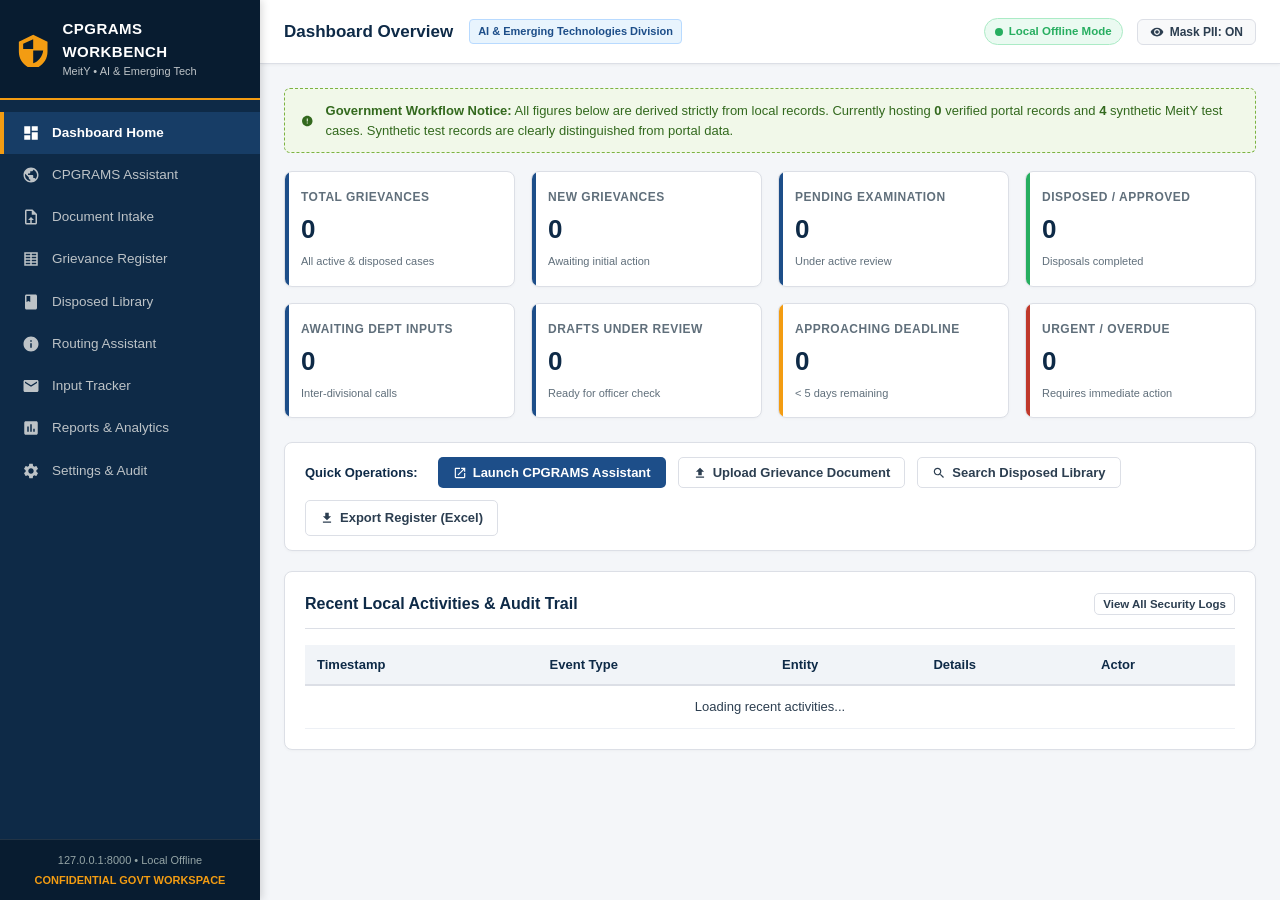
==== index.html @ 592d158c "feat: enable GitHub Pages deployment with interactive root dashboard" ====
<!DOCTYPE html>
<html lang="en">
<head>
  <meta charset="UTF-8">
  <meta name="viewport" content="width=device-width, initial-scale=1.0">
  <title>CPGRAMS Personal Workbench — AI & Emerging Technologies Division, MeitY</title>
  <link rel="stylesheet" href="css/style.css">
</head>
<body>
  <div class="app-container">
    <!-- Left Navigation Sidebar -->
    <aside class="sidebar">
      <div class="sidebar-header">
        <svg class="emblem" viewBox="0 0 24 24" width="36" height="36" fill="#f39c12">
          <path d="M12 2L2 7v7c0 5.55 3.84 10.74 10 12 6.16-1.26 10-6.45 10-12V7L12 2zm0 10.99h7c-.53 4.12-3.28 7.79-7 8.94V12H5V8.3l7-3.11v7.8z"/>
        </svg>
        <div class="sidebar-header-text">
          <h1>CPGRAMS WORKBENCH</h1>
          <p>MeitY • AI & Emerging Tech</p>
        </div>
      </div>

      <ul class="sidebar-nav">
        <li class="nav-item active" data-view="dashboard">
          <svg viewBox="0 0 24 24"><path d="M3 13h8V3H3v10zm0 8h8v-6H3v6zm10 0h8V11h-8v10zm0-18v6h8V3h-8z"/></svg>
          <span>Dashboard Home</span>
        </li>
        <li class="nav-item" data-view="portal">
          <svg viewBox="0 0 24 24"><path d="M12 2C6.48 2 2 6.48 2 12s4.48 10 10 10 10-4.48 10-10S17.52 2 12 2zm-1 17.93c-3.95-.49-7-3.85-7-7.93 0-.62.08-1.21.21-1.79L9 15v1c0 1.1.9 2 2 2v1.93zm6.9-2.54c-.26-.81-1-1.39-1.9-1.39h-1v-3c0-.55-.45-1-1-1H8v-2h2c.55 0 1-.45 1-1V7h2c1.1 0 2-.9 2-2v-.41c2.93 1.19 5 4.06 5 7.41 0 2.08-.8 3.97-2.1 5.39z"/></svg>
          <span>CPGRAMS Assistant</span>
        </li>
        <li class="nav-item" data-view="intake">
          <svg viewBox="0 0 24 24"><path d="M14 2H6c-1.1 0-1.99.9-1.99 2L4 20c0 1.1.89 2 1.99 2H18c1.1 0 2-.9 2-2V8l-6-6zm4 18H6V4h7v5h5v11zm-6-8l-4 4h3v4h2v-4h3l-4-4z"/></svg>
          <span>Document Intake</span>
        </li>
        <li class="nav-item" data-view="register">
          <svg viewBox="0 0 24 24"><path d="M3 3v18h18V3H3zm8 16H5v-2h6v2zm0-4H5v-2h6v2zm0-4H5V9h6v2zm0-4H5V5h6v2zm8 12h-6v-2h6v2zm0-4h-6v-2h6v2zm0-4h-6V9h6v2zm0-4h-6V5h6v2z"/></svg>
          <span>Grievance Register</span>
        </li>
        <li class="nav-item" data-view="precedents">
          <svg viewBox="0 0 24 24"><path d="M18 2H6c-1.1 0-2 .9-2 2v16c0 1.1.9 2 2 2h12c1.1 0 2-.9 2-2V4c0-1.1-.9-2-2-2zM6 4h5v8l-2.5-1.5L6 12V4z"/></svg>
          <span>Disposed Library</span>
        </li>
        <li class="nav-item" data-view="routing">
          <svg viewBox="0 0 24 24"><path d="M12 2C6.48 2 2 6.48 2 12s4.48 10 10 10 10-4.48 10-10S17.52 2 12 2zm1 15h-2v-6h2v6zm0-8h-2V7h2v2z"/></svg>
          <span>Routing Assistant</span>
        </li>
        <li class="nav-item" data-view="correspondence">
          <svg viewBox="0 0 24 24"><path d="M20 4H4c-1.1 0-1.99.9-1.99 2L2 18c0 1.1.9 2 2 2h16c1.1 0 2-.9 2-2V6c0-1.1-.9-2-2-2zm0 4l-8 5-8-5V6l8 5 8-5v2z"/></svg>
          <span>Input Tracker</span>
        </li>
        <li class="nav-item" data-view="reports">
          <svg viewBox="0 0 24 24"><path d="M19 3H5c-1.1 0-2 .9-2 2v14c0 1.1.9 2 2 2h14c1.1 0 2-.9 2-2V5c0-1.1-.9-2-2-2zM9 17H7v-7h2v7zm4 0h-2V7h2v10zm4 0h-2v-4h2v4z"/></svg>
          <span>Reports & Analytics</span>
        </li>
        <li class="nav-item" data-view="settings">
          <svg viewBox="0 0 24 24"><path d="M19.14 12.94c.04-.3.06-.61.06-.94 0-.32-.02-.64-.07-.94l2.03-1.58c.18-.14.23-.41.12-.61l-1.92-3.32c-.12-.22-.37-.29-.59-.22l-2.39.96c-.5-.38-1.03-.7-1.62-.94l-.36-2.54c-.04-.24-.24-.41-.48-.41h-3.84c-.24 0-.43.17-.47.41l-.36 2.54c-.59.24-1.13.57-1.62.94l-2.39-.96c-.22-.08-.47 0-.59.22L2.74 8.87c-.12.21-.08.47.12.61l2.03 1.58c-.05.3-.09.63-.09.94s.02.64.07.94l-2.03 1.58c-.18.14-.23.41-.12.61l1.92 3.32c.12.22.37.29.59.22l2.39-.96c.5.38 1.03.7 1.62.94l.36 2.54c.05.24.24.41.48.41h3.84c.24 0 .44-.17.47-.41l.36-2.54c.59-.24 1.13-.56 1.62-.94l2.39.96c.22.08.47 0 .59-.22l1.92-3.32c.12-.22.07-.47-.12-.61l-2.01-1.58zM12 15.6c-1.98 0-3.6-1.62-3.6-3.6s1.62-3.6 3.6-3.6 3.6 1.62 3.6 3.6-1.62 3.6-3.6 3.6z"/></svg>
          <span>Settings & Audit</span>
        </li>
      </ul>

      <div class="sidebar-footer">
        <div>127.0.0.1:8000 • Local Offline</div>
        <div style="margin-top: 3px; font-weight: 600; color: #f39c12;">CONFIDENTIAL GOVT WORKSPACE</div>
      </div>
    </aside>

    <!-- Main Content Area -->
    <main class="main-wrapper">
      <!-- Top Application Bar -->
      <header class="top-header">
        <div class="top-header-left">
          <h2 id="current-view-title">Dashboard Overview</h2>
          <span class="badge-division">AI & Emerging Technologies Division</span>
        </div>
        <div class="top-header-right">
          <div class="security-pill">
            <span class="security-pill-dot"></span>
            <span>Local Offline Mode</span>
          </div>
          <button id="pii-toggle-btn" class="pii-toggle-btn" title="Toggle Privacy Masking for Applicant Names & Contacts">
            <svg viewBox="0 0 24 24" width="14" height="14" fill="currentColor"><path d="M12 4.5C7 4.5 2.73 7.61 1 12c1.73 4.39 6 7.5 11 7.5s9.27-3.11 11-7.5c-1.73-4.39-6-7.5-11-7.5zM12 17c-2.76 0-5-2.24-5-5s2.24-5 5-5 5 2.24 5 5-2.24 5-5 5zm0-8c-1.66 0-3 1.34-3 3s1.34 3 3 3 3-1.34 3-3-1.34-3-3-3z"/></svg>
            <span id="pii-toggle-text">Mask PII: ON</span>
          </button>
        </div>
      </header>

      <!-- Workspace Body -->
      <div class="workspace-content">

        <!-- ========================================== -->
        <!-- VIEW 1: DASHBOARD HOME (MODULE A) -->
        <!-- ========================================== -->
        <section id="view-dashboard" class="view-section active-view">
          <!-- Sample Data Distinction Banner -->
          <div class="alert-banner alert-sample">
            <svg viewBox="0 0 24 24" width="18" height="18" fill="currentColor"><path d="M12 2C6.48 2 2 6.48 2 12s4.48 10 10 10 10-4.48 10-10S17.52 2 12 2zm1 15h-2v-2h2v2zm0-4h-2V7h2v6z"/></svg>
            <div>
              <strong>Government Workflow Notice:</strong> All figures below are derived strictly from local records. 
              Currently hosting <span id="dash-real-count" style="font-weight:700;">0</span> verified portal records and <span id="dash-sample-count" style="font-weight:700;">4</span> synthetic MeitY test cases. 
              Synthetic test records are clearly distinguished from portal data.
            </div>
          </div>

          <!-- Stats Grid -->
          <div class="stats-grid">
            <div class="stat-card">
              <div class="stat-label">Total Grievances</div>
              <div class="stat-value" id="stat-total">0</div>
              <div class="stat-subtitle">All active & disposed cases</div>
            </div>
            <div class="stat-card">
              <div class="stat-label">New Grievances</div>
              <div class="stat-value" id="stat-new">0</div>
              <div class="stat-subtitle">Awaiting initial action</div>
            </div>
            <div class="stat-card">
              <div class="stat-label">Pending Examination</div>
              <div class="stat-value" id="stat-pending">0</div>
              <div class="stat-subtitle">Under active review</div>
            </div>
            <div class="stat-card disposed">
              <div class="stat-label">Disposed / Approved</div>
              <div class="stat-value" id="stat-disposed">0</div>
              <div class="stat-subtitle">Disposals completed</div>
            </div>
            <div class="stat-card">
              <div class="stat-label">Awaiting Dept Inputs</div>
              <div class="stat-value" id="stat-inputs">0</div>
              <div class="stat-subtitle">Inter-divisional calls</div>
            </div>
            <div class="stat-card">
              <div class="stat-label">Drafts Under Review</div>
              <div class="stat-value" id="stat-drafts">0</div>
              <div class="stat-subtitle">Ready for officer check</div>
            </div>
            <div class="stat-card approaching">
              <div class="stat-label">Approaching Deadline</div>
              <div class="stat-value" id="stat-approaching">0</div>
              <div class="stat-subtitle">&lt; 5 days remaining</div>
            </div>
            <div class="stat-card urgent">
              <div class="stat-label">Urgent / Overdue</div>
              <div class="stat-value" id="stat-urgent">0</div>
              <div class="stat-subtitle">Requires immediate action</div>
            </div>
          </div>

          <!-- Quick Action Row -->
          <div class="card" style="padding: 14px 20px;">
            <div style="display: flex; gap: 12px; align-items: center; flex-wrap: wrap;">
              <span style="font-size: 13px; font-weight: 700; color: var(--meity-navy); margin-right: 8px;">Quick Operations:</span>
              <button class="btn btn-primary" onclick="App.switchView('portal')">
                <svg viewBox="0 0 24 24" width="14" height="14" fill="currentColor"><path d="M19 19H5V5h7V3H5c-1.11 0-2 .9-2 2v14c0 1.1.89 2 2 2h14c1.1 0 2-.9 2-2v-7h-2v7zM14 3v2h3.59l-9.83 9.83 1.41 1.41L19 6.41V10h2V3h-7z"/></svg>
                Launch CPGRAMS Assistant
              </button>
              <button class="btn btn-outline" onclick="App.switchView('intake')">
                <svg viewBox="0 0 24 24" width="14" height="14" fill="currentColor"><path d="M9 16h6v-6h4l-7-7-7 7h4zm-4 2h14v2H5z"/></svg>
                Upload Grievance Document
              </button>
              <button class="btn btn-outline" onclick="App.switchView('precedents')">
                <svg viewBox="0 0 24 24" width="14" height="14" fill="currentColor"><path d="M15.5 14h-.79l-.28-.27C15.41 12.59 16 11.11 16 9.5 16 5.91 13.09 3 9.5 3S3 5.91 3 9.5 5.91 16 9.5 16c1.61 0 3.09-.59 4.23-1.57l.27.28v.79l5 4.99L20.49 19l-4.99-5zm-6 0C7.01 14 5 11.99 5 9.5S7.01 5 9.5 5 14 7.01 14 9.5 11.99 14 9.5 14z"/></svg>
                Search Disposed Library
              </button>
              <a href="/api/reports/export/xlsx" class="btn btn-outline">
                <svg viewBox="0 0 24 24" width="14" height="14" fill="currentColor"><path d="M19 9h-4V3H9v6H5l7 7 7-7zM5 18v2h14v-2H5z"/></svg>
                Export Register (Excel)
              </a>
            </div>
          </div>

          <!-- Recent Audit Operations Feed -->
          <div class="card">
            <div class="card-header">
              <div class="card-title">Recent Local Activities & Audit Trail</div>
              <button class="btn btn-outline" style="font-size: 11.5px; padding: 4px 8px;" onclick="App.switchView('settings')">View All Security Logs</button>
            </div>
            <div class="table-responsive">
              <table class="data-table">
                <thead>
                  <tr>
                    <th>Timestamp</th>
                    <th>Event Type</th>
                    <th>Entity</th>
                    <th>Details</th>
                    <th>Actor</th>
                  </tr>
                </thead>
                <tbody id="dash-activity-tbody">
                  <tr><td colspan="5" style="text-align:center;">Loading recent activities...</td></tr>
                </tbody>
              </table>
            </div>
          </div>
        </section>

        <!-- ========================================== -->
        <!-- VIEW 2: CPGRAMS PORTAL ASSISTANT (MODULE B) -->
        <!-- ========================================== -->
        <section id="view-portal" class="view-section">
          <div class="alert-banner alert-info">
            <svg viewBox="0 0 24 24" width="18" height="18" fill="currentColor"><path d="M12 2C6.48 2 2 6.48 2 12s4.48 10 10 10 10-4.48 10-10S17.52 2 12 2zm1 15h-2v-6h2v6zm0-8h-2V7h2v2z"/></svg>
            <div>
              <strong>Officer-in-the-Loop Browser Integration:</strong> 
              The assistant launches your installed system Chrome/Edge browser directly to the official CPGRAMS login page.
              <strong>You authenticate yourself</strong> with your official credentials, CAPTCHA, or Parichay.
              The application never stores or asks for your password, and never performs automated disposals or transfers on the portal.
            </div>
          </div>

          <div class="card">
            <div class="card-header">
              <div class="card-title">Browser Session Status</div>
              <span id="portal-session-badge" class="badge badge-sample">CHECKING STATUS</span>
            </div>
            <div style="display: flex; gap: 20px; align-items: center; flex-wrap: wrap;">
              <button id="btn-launch-browser" class="btn btn-primary" onclick="PortalManager.launch()">
                <svg viewBox="0 0 24 24" width="14" height="14" fill="currentColor"><path d="M19 19H5V5h7V3H5c-1.11 0-2 .9-2 2v14c0 1.1.89 2 2 2h14c1.1 0 2-.9 2-2v-7h-2v7zM14 3v2h3.59l-9.83 9.83 1.41 1.41L19 6.41V10h2V3h-7z"/></svg>
                Launch Controlled Browser
              </button>
              <button id="btn-check-status" class="btn btn-outline" onclick="PortalManager.checkStatus()">
                Refresh Connection Status
              </button>
              <button id="btn-close-browser" class="btn btn-danger" onclick="PortalManager.closeSession()">
                Close Browser Session
              </button>
            </div>
            <div id="portal-status-details" style="margin-top: 14px; font-size: 13px; color: var(--text-muted); background: #f8fafc; padding: 12px; border-radius: 6px;">
              Session not launched yet. Click "Launch Controlled Browser" to begin.
            </div>
          </div>

          <!-- Navigation Helpers -->
          <div class="card">
            <div class="card-header">
              <div class="card-title">Authorized Portal Navigation</div>
            </div>
            <p style="font-size: 13px; color: var(--text-muted); margin-bottom: 14px;">
              Quickly direct the active browser session to your authorized operational areas once authenticated:
            </p>
            <div style="display: flex; gap: 10px; flex-wrap: wrap;">
              <button class="btn btn-outline" onclick="PortalManager.navigate('operational_desk')">
                Go to Operational Desk
              </button>
              <button class="btn btn-outline" onclick="PortalManager.navigate('search')">
                Go to Search Cases
              </button>
              <button class="btn btn-outline" onclick="PortalManager.navigate('search_list')">
                Go to Search Results List
              </button>
              <button class="btn btn-outline" onclick="PortalManager.navigate('login')">
                Return to Login Page
              </button>
            </div>
          </div>

          <!-- Screen Inspection & Retrieval -->
          <div class="card">
            <div class="card-header">
              <div class="card-title">Authorized Visible Record Retrieval</div>
              <button class="btn btn-success" onclick="PortalManager.inspectScreen()">
                <svg viewBox="0 0 24 24" width="14" height="14" fill="currentColor"><path d="M12 4.5C7 4.5 2.73 7.61 1 12c1.73 4.39 6 7.5 11 7.5s9.27-3.11 11-7.5c-1.73-4.39-6-7.5-11-7.5zM12 17c-2.76 0-5-2.24-5-5s2.24-5 5-5 5 2.24 5 5-2.24 5-5 5zm0-8c-1.66 0-3 1.34-3 3s1.34 3 3 3 3-1.34 3-3-1.34-3-3-3z"/></svg>
                Inspect Current Screen Records
              </button>
            </div>
            <p style="font-size: 13px; color: var(--text-muted); margin-bottom: 12px;">
              Extracts visible table records from your currently open Operational Desk or Search screen. 
              Checks for duplicates against your local database before allowing selective import.
            </p>

            <div id="portal-records-preview" style="display: none;">
              <div style="display: flex; justify-content: space-between; align-items: center; margin-bottom: 10px;">
                <span id="portal-records-summary" style="font-size: 13px; font-weight: 600;"></span>
                <button class="btn btn-primary" onclick="PortalManager.importSelected()">
                  Import Selected to Workbench
                </button>
              </div>
              <div class="table-responsive">
                <table class="data-table">
                  <thead>
                    <tr>
                      <th style="width: 30px;"><input type="checkbox" id="check-all-portal" onchange="PortalManager.toggleSelectAll(this)"></th>
                      <th>Registration No</th>
                      <th>Subject</th>
                      <th>Complainant</th>
                      <th>Date</th>
                      <th>Status</th>
                      <th>Duplicate Check</th>
                    </tr>
                  </thead>
                  <tbody id="portal-records-tbody"></tbody>
                </table>
              </div>
            </div>
          </div>

          <!-- Fallback Manual Import -->
          <div class="card">
            <div class="card-header">
              <div class="card-title">Manual Export File Import (Zero Browser Fallback)</div>
            </div>
            <p style="font-size: 13px; color: var(--text-muted); margin-bottom: 12px;">
              If direct browser retrieval is not desired or restricted by network policy, you can download official Excel/CSV reports directly from CPGRAMS and import them here:
            </p>
            <button class="btn btn-outline" onclick="App.switchView('intake')">
              Open Document & Excel Intake Module
            </button>
          </div>
        </section>

        <!-- ========================================== -->
        <!-- VIEW 3: INTAKE & PROCESSING (MODULE C) -->
        <!-- ========================================== -->
        <section id="view-intake" class="view-section">
          <div class="card">
            <div class="card-header">
              <div class="card-title">New Grievance Intake</div>
            </div>
            
            <!-- Intake Mode Tabs -->
            <div style="display: flex; gap: 10px; margin-bottom: 20px;">
              <button id="tab-btn-file" class="btn btn-primary" onclick="IntakeManager.setMode('file')">Upload Document (PDF, DOCX, TXT, Excel)</button>
              <button id="tab-btn-text" class="btn btn-outline" onclick="IntakeManager.setMode('text')">Paste Grievance Text</button>
            </div>

            <!-- Mode 1: File Upload -->
            <div id="intake-file-container">
              <div style="border: 2px dashed var(--border-color); padding: 40px; text-align: center; border-radius: 8px; background: #fafbfc; cursor: pointer;" onclick="document.getElementById('intake-file-input').click()">
                <svg viewBox="0 0 24 24" width="48" height="48" fill="#90a4ae"><path d="M19.35 10.04C18.67 6.59 15.64 4 12 4 9.11 4 6.6 5.64 5.35 8.04 2.34 8.36 0 10.91 0 14c0 3.31 2.69 6 6 6h13c2.76 0 5-2.24 5-5 0-2.64-2.05-4.78-4.65-4.96zM14 13v4h-4v-4H7l5-5 5 5h-3z"/></svg>
                <h4 style="margin: 12px 0 4px; font-size: 15px; color: var(--meity-navy);">Click to select or drag and drop grievance files</h4>
                <p style="font-size: 12.5px; color: var(--text-muted);">Supports PDF (with OCR scan detection), DOCX, TXT, CSV, and Excel (.xlsx) up to 25MB</p>
                <input type="file" id="intake-file-input" style="display: none;" onchange="IntakeManager.handleFileSelect(this)">
              </div>
            </div>

            <!-- Mode 2: Pasted Text -->
            <div id="intake-text-container" style="display: none;">
              <div class="form-group">
                <label class="form-label">Paste Raw Grievance Text / Application Notice:</label>
                <textarea id="intake-pasted-text" class="form-control" style="min-height: 200px;" placeholder="Paste grievance communication text including registration number, complainant details, and requested relief..."></textarea>
              </div>
              <button class="btn btn-primary" onclick="IntakeManager.parsePastedText()">Extract Entities & Verify</button>
            </div>
          </div>

          <!-- Extraction Verification Card (shown after parse) -->
          <div id="intake-preview-card" class="card" style="display: none;">
            <div class="card-header">
              <div class="card-title">Extracted Grievance Data — Officer Verification</div>
              <span id="intake-dup-badge" class="badge badge-sample"></span>
            </div>
            <p style="font-size: 12.5px; color: var(--text-muted); margin-bottom: 16px;">
              Review and correct extracted fields before committing to database. Treated as untrusted input.
            </p>

            <div style="display: grid; grid-template-columns: 1fr 1fr; gap: 14px;">
              <div class="form-group">
                <label class="form-label">Registration Number</label>
                <input type="text" id="intake-field-reg" class="form-control">
              </div>
              <div class="form-group">
                <label class="form-label">Date Received</label>
                <input type="date" id="intake-field-date" class="form-control">
              </div>
              <div class="form-group">
                <label class="form-label">Applicant Name</label>
                <input type="text" id="intake-field-name" class="form-control">
              </div>
              <div class="form-group">
                <label class="form-label">Applicant Contact (Email / Phone)</label>
                <input type="text" id="intake-field-contact" class="form-control">
              </div>
              <div class="form-group" style="grid-column: span 2;">
                <label class="form-label">Subject</label>
                <input type="text" id="intake-field-subject" class="form-control">
              </div>
              <div class="form-group">
                <label class="form-label">Category</label>
                <select id="intake-field-category" class="form-control">
                  <option value="AI & Emerging Technologies">AI & Emerging Technologies</option>
                  <option value="IndiaAI Mission & Compute Capacity">IndiaAI Mission & Compute Capacity</option>
                  <option value="Deepfake & Synthetic Media">Deepfake & Synthetic Media</option>
                  <option value="Data Protection & Privacy">Data Protection & Privacy</option>
                  <option value="AI Safety & Ethics">AI Safety & Ethics</option>
                  <option value="Startups & R&D Innovation">Startups & R&D Innovation</option>
                  <option value="General Public">General Public</option>
                </select>
              </div>
              <div class="form-group">
                <label class="form-label">Priority</label>
                <select id="intake-field-priority" class="form-control">
                  <option value="Normal">Normal (21 Days)</option>
                  <option value="High">High</option>
                  <option value="Urgent">Urgent (&lt; 7 Days)</option>
                </select>
              </div>
              <div class="form-group" style="grid-column: span 2;">
                <label class="form-label">Requested Relief</label>
                <textarea id="intake-field-relief" class="form-control" style="min-height: 70px;"></textarea>
              </div>
              <div class="form-group" style="grid-column: span 2;">
                <label class="form-label">Full Grievance Text</label>
                <textarea id="intake-field-text" class="form-control" style="min-height: 140px;"></textarea>
              </div>
            </div>

            <div style="display: flex; justify-content: flex-end; gap: 10px; margin-top: 14px;">
              <button class="btn btn-outline" onclick="IntakeManager.cancelPreview()">Cancel</button>
              <button class="btn btn-success" onclick="IntakeManager.confirmIntake()">Confirm & Save to Register</button>
            </div>
          </div>
        </section>

        <!-- ========================================== -->
        <!-- VIEW 4: GRIEVANCE REGISTER (MODULE D) -->
        <!-- ========================================== -->
        <section id="view-register" class="view-section">
          <div class="card">
            <!-- Filter Bar -->
            <div style="display: flex; gap: 12px; margin-bottom: 16px; flex-wrap: wrap; align-items: center;">
              <input type="text" id="reg-search-input" class="form-control" style="width: 260px;" placeholder="Search Reg No, Subject, Citizen..." oninput="RegisterManager.handleSearch()">
              
              <select id="reg-filter-status" class="form-control" style="width: 170px;" onchange="RegisterManager.loadRegister()">
                <option value="All">All Statuses</option>
                <option value="New">New</option>
                <option value="Under Examination">Under Examination</option>
                <option value="Awaiting Inputs">Awaiting Inputs</option>
                <option value="Draft Prepared">Draft Prepared</option>
                <option value="Approved for Disposal">Approved for Disposal</option>
                <option value="Disposed">Disposed</option>
              </select>

              <select id="reg-filter-category" class="form-control" style="width: 200px;" onchange="RegisterManager.loadRegister()">
                <option value="All">All Categories</option>
                <option value="IndiaAI Mission & Compute Capacity">IndiaAI Mission</option>
                <option value="Deepfake & Synthetic Media">Deepfake & Synthetic</option>
                <option value="Data Protection & Privacy">Data Protection</option>
                <option value="AI Safety & Ethics">AI Safety</option>
                <option value="Startups & R&D Innovation">Startups & R&D</option>
                <option value="AI Governance & Policy">AI Governance</option>
              </select>

              <select id="reg-filter-priority" class="form-control" style="width: 140px;" onchange="RegisterManager.loadRegister()">
                <option value="All">All Priorities</option>
                <option value="Urgent">Urgent</option>
                <option value="High">High</option>
                <option value="Normal">Normal</option>
              </select>

              <select id="reg-filter-sample" class="form-control" style="width: 150px;" onchange="RegisterManager.loadRegister()">
                <option value="All">All Data</option>
                <option value="false">Portal Records Only</option>
                <option value="true">Sample Records</option>
              </select>
            </div>

            <!-- Register Table -->
            <div class="table-responsive">
              <table class="data-table">
                <thead>
                  <tr>
                    <th>Registration No</th>
                    <th>Subject</th>
                    <th>Received</th>
                    <th>Applicant</th>
                    <th>Category</th>
                    <th>Status</th>
                    <th>Priority</th>
                    <th>Deadline Norm</th>
                    <th>Actions</th>
                  </tr>
                </thead>
                <tbody id="register-tbody">
                  <tr><td colspan="9" style="text-align: center;">Loading cases...</td></tr>
                </tbody>
              </table>
            </div>

            <!-- Pagination -->
            <div style="display: flex; justify-content: space-between; align-items: center; margin-top: 14px;">
              <span id="register-count-label" style="font-size: 12.5px; color: var(--text-muted);"></span>
              <div style="display: flex; gap: 6px;">
                <button id="reg-prev-btn" class="btn btn-outline" style="padding: 4px 10px;" onclick="RegisterManager.prevPage()">Previous</button>
                <button id="reg-next-btn" class="btn btn-outline" style="padding: 4px 10px;" onclick="RegisterManager.nextPage()">Next</button>
              </div>
            </div>
          </div>
        </section>

        <!-- ========================================== -->
        <!-- VIEW 5: CASE DETAIL WORKSPACE (MODULES D, F, G, H, I) -->
        <!-- ========================================== -->
        <section id="view-detail" class="view-section">
          <!-- Case Header Banner -->
          <div class="card" style="padding: 16px 20px; margin-bottom: 16px;">
            <div style="display: flex; justify-content: space-between; align-items: center; flex-wrap: wrap; gap: 10px;">
              <div>
                <button class="btn btn-outline" style="padding: 3px 8px; font-size: 11px; margin-bottom: 6px;" onclick="App.switchView('register')">
                  ← Back to Register
                </button>
                <h3 id="case-header-title" style="font-size: 18px; color: var(--meity-navy); font-weight: 700;"></h3>
                <div style="display: flex; gap: 10px; align-items: center; margin-top: 4px; font-size: 12.5px; color: var(--text-muted);">
                  <span>Reg: <strong id="case-header-reg" style="color: var(--meity-blue);"></strong></span>
                  <span>•</span>
                  <span>Received: <strong id="case-header-date"></strong></span>
                  <span>•</span>
                  <span>Applicant: <strong id="case-header-applicant"></strong></span>
                  <span id="case-header-sample-badge"></span>
                </div>
              </div>
              <div style="display: flex; gap: 10px; align-items: center;">
                <span id="case-header-status-badge"></span>
                <span id="case-header-deadline-badge"></span>
              </div>
            </div>
          </div>

          <!-- Case Workspace Tabs -->
          <div style="display: flex; gap: 6px; border-bottom: 2px solid var(--border-color); margin-bottom: 16px;">
            <button class="btn btn-outline case-tab active" data-tab="tab-case-narrative" onclick="CaseWorkspace.switchTab('tab-case-narrative')">
              1. Case Narrative & Details
            </button>
            <button class="btn btn-outline case-tab" data-tab="tab-case-analysis" onclick="CaseWorkspace.switchTab('tab-case-analysis')">
              2. AI Analysis & Policy Rationale
            </button>
            <button class="btn btn-outline case-tab" data-tab="tab-case-precedents" onclick="CaseWorkspace.switchTab('tab-case-precedents')">
              3. Precedent Library Matches
            </button>
            <button class="btn btn-outline case-tab" data-tab="tab-case-drafting" onclick="CaseWorkspace.switchTab('tab-case-drafting')">
              4. Official Reply Drafting Studio
            </button>
            <button class="btn btn-outline case-tab" data-tab="tab-case-correspondence" onclick="CaseWorkspace.switchTab('tab-case-correspondence')">
              5. Departmental Inputs Tracker
            </button>
            <button class="btn btn-outline case-tab" data-tab="tab-case-history" onclick="CaseWorkspace.switchTab('tab-case-history')">
              6. Audit & Action History
            </button>
          </div>

          <!-- TAB 1: Case Narrative -->
          <div id="tab-case-narrative" class="case-tab-content">
            <div class="card">
              <div class="card-header">
                <div class="card-title">Grievance Narrative & Particulars</div>
                <button class="btn btn-outline" style="font-size: 12px; padding: 4px 8px;" onclick="CaseWorkspace.openEditModal()">Edit Case Details</button>
              </div>
              <div style="margin-bottom: 16px;">
                <h5 style="font-size: 13px; font-weight: 700; color: var(--meity-navy); margin-bottom: 4px;">Subject:</h5>
                <p id="detail-subject" style="font-size: 14px; background: #f8fafc; padding: 8px 12px; border-radius: 4px; border: 1px solid #edf0f5;"></p>
              </div>
              <div style="margin-bottom: 16px;">
                <h5 style="font-size: 13px; font-weight: 700; color: var(--meity-navy); margin-bottom: 4px;">Requested Relief:</h5>
                <p id="detail-relief" style="font-size: 13.5px; background: #fffde7; padding: 8px 12px; border-radius: 4px; border: 1px solid #fff9c4; color: #7f6000;"></p>
              </div>
              <div>
                <h5 style="font-size: 13px; font-weight: 700; color: var(--meity-navy); margin-bottom: 4px;">Full Communication Text:</h5>
                <div id="detail-text" style="font-size: 13.5px; line-height: 1.6; background: #ffffff; padding: 14px; border-radius: 4px; border: 1px solid var(--border-color); white-space: pre-wrap;"></div>
              </div>
            </div>
          </div>

          <!-- TAB 2: AI Analysis (Module F) -->
          <div id="tab-case-analysis" class="case-tab-content" style="display: none;">
            <div class="card">
              <div class="card-header">
                <div class="card-title">12-Point Structured Grievance Analysis</div>
                <div style="display: flex; gap: 8px;">
                  <button class="btn btn-outline" style="font-size: 12px; padding: 4px 8px;" onclick="CaseWorkspace.openAnalysisEditModal()">Manual Correction</button>
                  <button class="btn btn-primary" style="font-size: 12px; padding: 4px 8px;" onclick="CaseWorkspace.refreshAnalysis()">Re-analyze</button>
                </div>
              </div>

              <!-- Senior Review Warning if flagged -->
              <div id="analysis-senior-review-box" class="alert-banner alert-warning" style="display: none;">
                <svg viewBox="0 0 24 24" width="18" height="18" fill="currentColor"><path d="M1 21h22L12 2 1 21zm12-3h-2v-2h2v2zm0-4h-2v-4h2v4z"/></svg>
                <div>
                  <strong>SENIOR OFFICER REVIEW REQUIRED:</strong>
                  <div id="analysis-senior-review-reasons"></div>
                </div>
              </div>

              <div style="display: grid; grid-template-columns: 1fr 1fr; gap: 16px;">
                <div style="grid-column: span 2;">
                  <h5 style="font-size: 12.5px; font-weight: 700; color: var(--meity-navy); text-transform: uppercase;">1. Concise Summary</h5>
                  <p id="an-summary" style="font-size: 13.5px; margin-top: 3px;"></p>
                </div>
                <div>
                  <h5 style="font-size: 12.5px; font-weight: 700; color: var(--meity-navy); text-transform: uppercase;">2. Main Allegations</h5>
                  <div id="an-allegations" style="font-size: 13px; margin-top: 3px; white-space: pre-line;"></div>
                </div>
                <div>
                  <h5 style="font-size: 12.5px; font-weight: 700; color: var(--meity-navy); text-transform: uppercase;">3. Exact Relief Requested</h5>
                  <p id="an-relief" style="font-size: 13px; margin-top: 3px; color: var(--meity-blue); font-weight: 600;"></p>
                </div>
                <div>
                  <h5 style="font-size: 12.5px; font-weight: 700; color: var(--meity-navy); text-transform: uppercase;">4. Facts, Dates & Reference IDs</h5>
                  <p id="an-facts" style="font-size: 13px; margin-top: 3px;"></p>
                </div>
                <div>
                  <h5 style="font-size: 12.5px; font-weight: 700; color: var(--meity-navy); text-transform: uppercase;">5. Policy & Statutory Issues</h5>
                  <div id="an-policy" style="font-size: 13px; margin-top: 3px; white-space: pre-line;"></div>
                </div>
                <div>
                  <h5 style="font-size: 12.5px; font-weight: 700; color: var(--meity-navy); text-transform: uppercase;">6. Submission Type & Classification</h5>
                  <p id="an-subtype" style="font-size: 13.5px; margin-top: 3px; font-weight: 700; color: #155724;"></p>
                </div>
                <div>
                  <h5 style="font-size: 12.5px; font-weight: 700; color: var(--meity-navy); text-transform: uppercase;">7. Departmental Routing Recommendation</h5>
                  <p id="an-routing" style="font-size: 13.5px; margin-top: 3px; font-weight: 600; color: var(--meity-blue);"></p>
                </div>
                <div>
                  <h5 style="font-size: 12.5px; font-weight: 700; color: var(--meity-navy); text-transform: uppercase;">8. Recommended Next Action</h5>
                  <p id="an-action" style="font-size: 13.5px; margin-top: 3px; font-weight: 700;"></p>
                </div>
                <div>
                  <h5 style="font-size: 12.5px; font-weight: 700; color: var(--meity-navy); text-transform: uppercase;">9. Analysis Confidence</h5>
                  <p id="an-confidence" style="font-size: 13px; margin-top: 3px;"></p>
                </div>
                <div style="grid-column: span 2;">
                  <h5 style="font-size: 12.5px; font-weight: 700; color: var(--meity-navy); text-transform: uppercase;">10. Missing Information & Verification Checks</h5>
                  <div id="an-missing" style="font-size: 13px; margin-top: 3px; color: #856404; white-space: pre-line;"></div>
                </div>
              </div>
            </div>
          </div>

          <!-- TAB 3: Precedents (Module E & I) -->
          <div id="tab-case-precedents" class="case-tab-content" style="display: none;">
            <div class="card">
              <div class="card-header">
                <div class="card-title">Matching Disposed Grievances (Semantic Vector Search)</div>
                <button class="btn btn-outline" style="font-size: 12px; padding: 4px 8px;" onclick="CaseWorkspace.runSemanticPrecedentSearch()">Refresh Matching</button>
              </div>
              <p style="font-size: 13px; color: var(--text-muted); margin-bottom: 14px;">
                Matches against previously disposed CPGRAMS cases using local TF-IDF cosine similarity.
                Select relevant precedents to synthesize into your official draft reply.
              </p>
              <div id="case-precedents-list"></div>
            </div>
          </div>

          <!-- TAB 4: Drafting Studio (Module H) -->
          <div id="tab-case-drafting" class="case-tab-content" style="display: none;">
            <div class="card">
              <div class="card-header">
                <div class="card-title">Official Reply Drafting Studio</div>
                <div style="display: flex; gap: 8px;">
                  <button class="btn btn-outline" style="font-size: 12px; padding: 4px 8px;" onclick="DraftingManager.showDiffModal()">
                    Side-by-Side Diff
                  </button>
                  <button class="btn btn-success" style="font-size: 12px; padding: 4px 8px;" onclick="DraftingManager.approveCurrentDraft()">
                    Approve for Disposal
                  </button>
                  <button class="btn btn-primary" style="font-size: 12px; padding: 4px 8px;" onclick="DraftingManager.exportCurrentDraft('docx')">
                    Export DOCX
                  </button>
                  <button class="btn btn-outline" style="font-size: 12px; padding: 4px 8px;" onclick="DraftingManager.exportCurrentDraft('txt')">
                    Export TXT
                  </button>
                </div>
              </div>

              <!-- Draft Generator Controls -->
              <div style="background: #f8fafc; padding: 14px; border-radius: 6px; border: 1px solid var(--border-color); margin-bottom: 16px;">
                <div style="display: flex; gap: 12px; align-items: center; flex-wrap: wrap;">
                  <span style="font-size: 13px; font-weight: 700; color: var(--meity-navy);">Draft Framework:</span>
                  <select id="draft-type-select" class="form-control" style="width: 250px;">
                    <option value="standard_disposal">Standard CPGRAMS Disposal Reply</option>
                    <option value="policy_explanation">Policy Explanation (IndiaAI / Tech)</option>
                    <option value="out_of_scope">Outside Operational Mandate Advisory</option>
                    <option value="transfer_referral">Transfer under Rule 6 Intimation</option>
                    <option value="call_for_inputs">Inter-Divisional Call for Inputs (U.O. Note)</option>
                  </select>
                  <button class="btn btn-primary" onclick="DraftingManager.generateNewDraft()">Generate Synthesized Draft</button>
                </div>
              </div>

              <!-- Compliance Notice Panel -->
              <div id="draft-compliance-box" style="margin-bottom: 14px; font-size: 12.5px; padding: 10px 14px; border-radius: 5px; background: #e8f4fd; border: 1px solid #b8daff; color: #0c5460;">
                Draft meets official formatting standards.
              </div>

              <!-- Editor -->
              <div class="form-group">
                <div style="display: flex; justify-content: space-between; align-items: center; margin-bottom: 6px;">
                  <label class="form-label" style="margin-bottom: 0;">Official Reply Body (Editable Paragraphs):</label>
                  <span id="draft-version-label" style="font-size: 12px; color: var(--text-muted);">Version 1</span>
                </div>
                <textarea id="draft-editor-text" class="form-control" style="min-height: 280px; font-size: 14px; line-height: 1.6;" oninput="DraftingManager.handleDraftEdit()"></textarea>
              </div>

              <div style="display: flex; justify-content: space-between; align-items: center;">
                <span style="font-size: 11.5px; color: var(--text-muted);">Note: Fill all [VERIFY: ...] bracketed details before approving. Drafts do not automatically dispose cases on CPGRAMS portal.</span>
                <button class="btn btn-primary" onclick="DraftingManager.saveDraftRevisions()">Save Draft Revision</button>
              </div>
            </div>
          </div>

          <!-- TAB 5: Correspondence (Module J) -->
          <div id="tab-case-correspondence" class="case-tab-content" style="display: none;">
            <div class="card">
              <div class="card-header">
                <div class="card-title">Inter-Divisional Calls for Input</div>
                <button class="btn btn-primary" style="font-size: 12px; padding: 4px 8px;" onclick="CaseWorkspace.openNewCorrespondenceModal()">Log New Input Request</button>
              </div>
              <div class="table-responsive">
                <table class="data-table">
                  <thead>
                    <tr>
                      <th>Ref Number</th>
                      <th>Recipient Office</th>
                      <th>Date Sent</th>
                      <th>Subject</th>
                      <th>Due Date</th>
                      <th>Status</th>
                      <th>Actions</th>
                    </tr>
                  </thead>
                  <tbody id="case-corr-tbody">
                    <tr><td colspan="7" style="text-align: center;">No departmental inputs logged for this case.</td></tr>
                  </tbody>
                </table>
              </div>
            </div>
          </div>

          <!-- TAB 6: Action History -->
          <div id="tab-case-history" class="case-tab-content" style="display: none;">
            <div class="card">
              <div class="card-header">
                <div class="card-title">Case Operations & Audit History</div>
              </div>
              <div class="table-responsive">
                <table class="data-table">
                  <thead>
                    <tr>
                      <th>Timestamp</th>
                      <th>Event</th>
                      <th>Details</th>
                      <th>Actor</th>
                    </tr>
                  </thead>
                  <tbody id="case-audit-tbody"></tbody>
                </table>
              </div>
            </div>
          </div>
        </section>

        <!-- ========================================== -->
        <!-- VIEW 6: HISTORICAL DISPOSED LIBRARY (MODULE E) -->
        <!-- ========================================== -->
        <section id="view-precedents" class="view-section">
          <div class="card">
            <div class="card-header">
              <div class="card-title">Historical Disposed Grievance Library (Approved Knowledge Base)</div>
              <button class="btn btn-primary" onclick="PrecedentManager.openAddModal()">Add Disposed Case</button>
            </div>
            
            <div style="display: flex; gap: 12px; margin-bottom: 16px; flex-wrap: wrap; align-items: center;">
              <input type="text" id="prec-search-input" class="form-control" style="width: 280px;" placeholder="Search wording, subject, reply, scheme..." oninput="PrecedentManager.loadLibrary()">
              
              <select id="prec-filter-category" class="form-control" style="width: 220px;" onchange="PrecedentManager.loadLibrary()">
                <option value="All">All Categories</option>
                <option value="IndiaAI Mission & Compute Capacity">IndiaAI Mission</option>
                <option value="Deepfake & Synthetic Media">Deepfake & Synthetic Media</option>
                <option value="Data Protection & Privacy">Data Protection & Privacy</option>
                <option value="Startups & R&D Innovation">Startups & R&D Innovation</option>
                <option value="AI Governance & Policy">AI Governance & Policy</option>
              </select>

              <select id="prec-filter-reuse" class="form-control" style="width: 190px;" onchange="PrecedentManager.loadLibrary()">
                <option value="All">All Reuse Tags</option>
                <option value="useful_precedent">Useful Precedent</option>
                <option value="outdated">Outdated / Superseded</option>
                <option value="restricted">Restricted / Specific</option>
                <option value="incorrect">Incorrect for Reuse</option>
              </select>
            </div>

            <div id="precedents-container"></div>
          </div>
        </section>

        <!-- ========================================== -->
        <!-- VIEW 7: ROUTING ASSISTANT (MODULE G) -->
        <!-- ========================================== -->
        <section id="view-routing" class="view-section">
          <div class="card">
            <div class="card-header">
              <div class="card-title">Departmental Routing Directory & Rules</div>
              <button class="btn btn-primary" onclick="RoutingManager.openAddRuleModal()">Add Routing Rule</button>
            </div>
            <p style="font-size: 13px; color: var(--text-muted); margin-bottom: 14px;">
              Configurable departmental routing directory. Evaluates subject and keyword patterns to recommend whether cases belong to AI & ET Division, should be transferred under Rule 6, or require inter-divisional comments.
            </p>
            <div class="table-responsive">
              <table class="data-table">
                <thead>
                  <tr>
                    <th>Rule Name</th>
                    <th>Keyword Triggers</th>
                    <th>Target Ministry / Division</th>
                    <th>Recommended Action</th>
                    <th>Basis & Explanation</th>
                    <th>Status</th>
                    <th>Actions</th>
                  </tr>
                </thead>
                <tbody id="routing-rules-tbody"></tbody>
              </table>
            </div>
          </div>
        </section>

        <!-- ========================================== -->
        <!-- VIEW 8: INPUT TRACKER (MODULE J) -->
        <!-- ========================================== -->
        <section id="view-correspondence" class="view-section">
          <div class="card">
            <div class="card-header">
              <div class="card-title">Departmental Correspondence & Input Tracker</div>
              <button class="btn btn-primary" onclick="CorrespondenceManager.openAddModal()">Log New Call for Inputs</button>
            </div>
            <p style="font-size: 13px; color: var(--text-muted); margin-bottom: 14px;">
              Tracks pending inquiries sent to other divisions (e.g. C-DAC, NIC, Cyber Laws Division, Trai, DoT) to prevent delayed CPGRAMS disposals.
            </p>
            <div class="table-responsive">
              <table class="data-table">
                <thead>
                  <tr>
                    <th>Reference No</th>
                    <th>Recipient Office</th>
                    <th>Date Sent</th>
                    <th>Subject</th>
                    <th>Due Date</th>
                    <th>Status</th>
                    <th>Follow-up History</th>
                    <th>Actions</th>
                  </tr>
                </thead>
                <tbody id="master-corr-tbody"></tbody>
              </table>
            </div>
          </div>
        </section>

        <!-- ========================================== -->
        <!-- VIEW 9: REPORTS & ANALYTICS (MODULE K) -->
        <!-- ========================================== -->
        <section id="view-reports" class="view-section">
          <div class="card">
            <div class="card-header">
              <div class="card-title">Operational Reports & Analytics</div>
              <div style="display: flex; gap: 8px;">
                <a href="/api/reports/export/xlsx" class="btn btn-success" style="font-size: 12px; padding: 4px 10px;">Export to Excel (.xlsx)</a>
                <a href="/api/reports/export/csv" class="btn btn-outline" style="font-size: 12px; padding: 4px 10px;">Export to CSV</a>
              </div>
            </div>

            <!-- Ageing Breakdown Cards -->
            <h4 style="font-size: 14px; font-weight: 700; color: var(--meity-navy); margin-bottom: 12px;">Pending Grievances Ageing Breakdown:</h4>
            <div class="stats-grid" style="grid-template-columns: repeat(4, 1fr); margin-bottom: 24px;">
              <div class="stat-card">
                <div class="stat-label">0 to 7 Days</div>
                <div class="stat-value" id="rep-age-7">0</div>
                <div class="stat-subtitle">Freshly received</div>
              </div>
              <div class="stat-card">
                <div class="stat-label">8 to 15 Days</div>
                <div class="stat-value" id="rep-age-15">0</div>
                <div class="stat-subtitle">Under examination</div>
              </div>
              <div class="stat-card approaching">
                <div class="stat-label">16 to 30 Days</div>
                <div class="stat-value" id="rep-age-30">0</div>
                <div class="stat-subtitle">Nearing 21/30-day norm</div>
              </div>
              <div class="stat-card urgent">
                <div class="stat-label">Over 30 Days</div>
                <div class="stat-value" id="rep-age-over30">0</div>
                <div class="stat-subtitle">Overdue for disposal</div>
              </div>
            </div>

            <div style="display: grid; grid-template-columns: 1fr 1fr; gap: 20px;">
              <!-- Category Breakdown Table -->
              <div class="card" style="margin-bottom: 0;">
                <div class="card-title" style="margin-bottom: 12px;">Cases by Division / Category</div>
                <table class="data-table">
                  <thead>
                    <tr><th>Category</th><th>Count</th></tr>
                  </thead>
                  <tbody id="rep-cat-tbody"></tbody>
                </table>
              </div>

              <!-- Precedent Metrics Table -->
              <div class="card" style="margin-bottom: 0;">
                <div class="card-title" style="margin-bottom: 12px;">Knowledge Base & Precedent Metrics</div>
                <table class="data-table">
                  <tbody>
                    <tr><td>Total Precedents in Library</td><td id="rep-prec-total" style="font-weight:700;"></td></tr>
                    <tr><td>Approved Useful Precedents</td><td id="rep-prec-useful" style="font-weight:700; color: #27ae60;"></td></tr>
                    <tr><td>Flagged Outdated / Deprecated</td><td id="rep-prec-outdated" style="font-weight:700; color: #e65100;"></td></tr>
                    <tr><td>Official Reply Drafts Synthesized</td><td id="rep-drafts-total" style="font-weight:700;"></td></tr>
                  </tbody>
                </table>
              </div>
            </div>
          </div>
        </section>

        <!-- ========================================== -->
        <!-- VIEW 10: SETTINGS & SECURITY (MODULE L) -->
        <!-- ========================================== -->
        <section id="view-settings" class="view-section">
          <!-- System Diagnostics -->
          <div class="card">
            <div class="card-header">
              <div class="card-title">System Diagnostics & Security Controls</div>
            </div>
            <div style="display: grid; grid-template-columns: repeat(auto-fit, minmax(240px, 1fr)); gap: 14px; font-size: 13px;">
              <div><strong>Host Binding:</strong> <span id="diag-host">127.0.0.1 (Localhost Only)</span></div>
              <div><strong>Port:</strong> <span id="diag-port">8000</span></div>
              <div><strong>Network Policy:</strong> <span style="color: #27ae60; font-weight:700;">No External Telemetry</span></div>
              <div><strong>Detected Browser:</strong> <span id="diag-browser"></span></div>
              <div><strong>Operating System:</strong> <span id="diag-os"></span></div>
              <div><strong>Python Version:</strong> <span id="diag-python"></span></div>
            </div>
          </div>

          <!-- Backup and Restore -->
          <div class="card">
            <div class="card-header">
              <div class="card-title">Local Database Backup & Restore</div>
              <button class="btn btn-primary" onclick="SettingsManager.createBackup()">Create Instant Snapshot</button>
            </div>
            <p style="font-size: 13px; color: var(--text-muted); margin-bottom: 12px;">
              Point-in-time SQLite backups stored in <code>data/backups/</code>. Restore includes integrity validation and pre-restore rollback safety copy.
            </p>
            <div class="table-responsive">
              <table class="data-table">
                <thead>
                  <tr>
                    <th>Backup Snapshot Filename</th>
                    <th>Size</th>
                    <th>Created Timestamp</th>
                    <th>Action</th>
                  </tr>
                </thead>
                <tbody id="backups-tbody"></tbody>
              </table>
            </div>
          </div>

          <!-- Audit Trail Explorer -->
          <div class="card">
            <div class="card-header">
              <div class="card-title">Security & Operations Audit Trail</div>
              <select id="audit-filter-type" class="form-control" style="width: 200px;" onchange="SettingsManager.loadAuditLogs()">
                <option value="All">All Operations</option>
                <option value="RECORD_IMPORT">Record Imports</option>
                <option value="RECORD_MODIFIED">Modifications</option>
                <option value="DRAFT_GENERATED">Draft Generation</option>
                <option value="APPROVAL_MARKED">Approvals</option>
                <option value="EXPORT">Document Exports</option>
                <option value="BACKUP_CREATED">Backups</option>
              </select>
            </div>
            <div class="table-responsive">
              <table class="data-table">
                <thead>
                  <tr>
                    <th>Timestamp</th>
                    <th>Event Type</th>
                    <th>Entity</th>
                    <th>Details</th>
                    <th>Actor</th>
                  </tr>
                </thead>
                <tbody id="full-audit-tbody"></tbody>
              </table>
            </div>
          </div>
        </section>

      </div>
    </main>
  </div>

  <!-- MODALS -->
  <!-- 1. Diff Modal -->
  <div id="diff-modal" class="modal-overlay">
    <div class="modal-dialog" style="max-width: 900px;">
      <div class="modal-header">
        <h3>Side-by-Side Draft Comparison Diff</h3>
        <button class="btn btn-outline" onclick="DraftingManager.closeDiffModal()">✕</button>
      </div>
      <div class="modal-body" id="diff-modal-content"></div>
      <div class="modal-footer">
        <button class="btn btn-outline" onclick="DraftingManager.closeDiffModal()">Close</button>
      </div>
    </div>
  </div>

  <!-- 2. Manual Analysis Correction Modal -->
  <div id="analysis-edit-modal" class="modal-overlay">
    <div class="modal-dialog">
      <div class="modal-header">
        <h3>Manual Correction: AI Grievance Analysis</h3>
        <button class="btn btn-outline" onclick="CaseWorkspace.closeAnalysisEditModal()">✕</button>
      </div>
      <div class="modal-body">
        <div class="form-group">
          <label class="form-label">Summary:</label>
          <textarea id="edit-an-summary" class="form-control" style="min-height: 60px;"></textarea>
        </div>
        <div class="form-group">
          <label class="form-label">Main Allegations:</label>
          <textarea id="edit-an-allegations" class="form-control" style="min-height: 60px;"></textarea>
        </div>
        <div class="form-group">
          <label class="form-label">Exact Relief Requested:</label>
          <input type="text" id="edit-an-relief" class="form-control">
        </div>
        <div class="form-group">
          <label class="form-label">Recommended Action:</label>
          <input type="text" id="edit-an-action" class="form-control">
        </div>
        <div class="form-group">
          <label class="form-label">Submission Classification:</label>
          <select id="edit-an-subtype" class="form-control">
            <option value="Public Grievance">Public Grievance</option>
            <option value="Suggestion / Policy Proposal">Suggestion / Policy Proposal</option>
            <option value="Representation">Representation</option>
            <option value="RTI Query / Information Request">RTI Query / Information Request</option>
            <option value="Legal / Sub-Judice Matter">Legal / Sub-Judice Matter</option>
          </select>
        </div>
      </div>
      <div class="modal-footer">
        <button class="btn btn-outline" onclick="CaseWorkspace.closeAnalysisEditModal()">Cancel</button>
        <button class="btn btn-primary" onclick="CaseWorkspace.saveAnalysisCorrections()">Save Corrections</button>
      </div>
    </div>
  </div>

  <!-- 3. Add Precedent Modal -->
  <div id="add-precedent-modal" class="modal-overlay">
    <div class="modal-dialog">
      <div class="modal-header">
        <h3>Add Historical Disposed Grievance</h3>
        <button class="btn btn-outline" onclick="PrecedentManager.closeAddModal()">✕</button>
      </div>
      <div class="modal-body">
        <div class="form-group">
          <label class="form-label">Registration Number</label>
          <input type="text" id="add-p-reg" class="form-control" placeholder="e.g. MEITY/E/2024/0009876">
        </div>
        <div class="form-group">
          <label class="form-label">Subject</label>
          <input type="text" id="add-p-subject" class="form-control">
        </div>
        <div class="form-group">
          <label class="form-label">Category</label>
          <select id="add-p-category" class="form-control">
            <option value="IndiaAI Mission & Compute Capacity">IndiaAI Mission & Compute Capacity</option>
            <option value="Deepfake & Synthetic Media">Deepfake & Synthetic Media</option>
            <option value="Data Protection & Privacy">Data Protection & Privacy</option>
            <option value="Startups & R&D Innovation">Startups & R&D Innovation</option>
            <option value="AI Governance & Policy">AI Governance & Policy</option>
          </select>
        </div>
        <div class="form-group">
          <label class="form-label">Disposal Date</label>
          <input type="date" id="add-p-date" class="form-control">
        </div>
        <div class="form-group">
          <label class="form-label">Original Grievance Text</label>
          <textarea id="add-p-grievance" class="form-control" style="min-height: 80px;"></textarea>
        </div>
        <div class="form-group">
          <label class="form-label">Official Final Reply</label>
          <textarea id="add-p-reply" class="form-control" style="min-height: 100px;"></textarea>
        </div>
      </div>
      <div class="modal-footer">
        <button class="btn btn-outline" onclick="PrecedentManager.closeAddModal()">Cancel</button>
        <button class="btn btn-primary" onclick="PrecedentManager.savePrecedent()">Save to Library</button>
      </div>
    </div>
  </div>

  <!-- 4. Add Routing Rule Modal -->
  <div id="add-rule-modal" class="modal-overlay">
    <div class="modal-dialog">
      <div class="modal-header">
        <h3>Create Departmental Routing Rule</h3>
        <button class="btn btn-outline" onclick="RoutingManager.closeAddRuleModal()">✕</button>
      </div>
      <div class="modal-body">
        <div class="form-group">
          <label class="form-label">Rule Name</label>
          <input type="text" id="rule-name-input" class="form-control" placeholder="e.g. Quantum Computing Queries">
        </div>
        <div class="form-group">
          <label class="form-label">Keyword Triggers (comma separated)</label>
          <input type="text" id="rule-keywords-input" class="form-control" placeholder="quantum, qubit, quantum mission">
        </div>
        <div class="form-group">
          <label class="form-label">Target Ministry / Division</label>
          <input type="text" id="rule-division-input" class="form-control" value="AI & Emerging Technologies Division">
        </div>
        <div class="form-group">
          <label class="form-label">Recommended Action</label>
          <input type="text" id="rule-action-input" class="form-control" placeholder="Examine on merits / Transfer under Rule 6">
        </div>
        <div class="form-group">
          <label class="form-label">Basis & Jurisdictional Explanation</label>
          <textarea id="rule-explanation-input" class="form-control" style="min-height: 60px;"></textarea>
        </div>
      </div>
      <div class="modal-footer">
        <button class="btn btn-outline" onclick="RoutingManager.closeAddRuleModal()">Cancel</button>
        <button class="btn btn-primary" onclick="RoutingManager.saveRule()">Save Rule</button>
      </div>
    </div>
  </div>

  <!-- Load Application Scripts -->
  <script src="js/mock_data.js"></script>
  <script src="js/app.js"></script>
  <script src="js/portal.js"></script>
  <script src="js/intake.js"></script>
  <script src="js/register.js"></script>
  <script src="js/precedents.js"></script>
  <script src="js/drafting.js"></script>
  <script src="js/correspondence.js"></script>
  <script src="js/reports.js"></script>
  <script src="js/settings.js"></script>
</body>
</html>
---- css/style.css ----
/*
CPGRAMS Personal Workbench - Official Theme
Ministry of Electronics and Information Technology (MeitY), Government of India
Clean, accessible, high-contrast, government-standard aesthetic.
*/

:root {
  --meity-navy: #0e2a47;
  --meity-blue: #1d4e89;
  --meity-accent: #f39c12;
  --meity-saffron: #f39c12;
  --meity-green: #27ae60;
  --meity-red: #c0392b;
  --sidebar-width: 260px;
  --bg-light: #f4f6f9;
  --card-bg: #ffffff;
  --border-color: #dcdfe6;
  --text-main: #2c3e50;
  --text-muted: #606f7b;
  --header-height: 64px;
}

* {
  box-sizing: border-box;
  margin: 0;
  padding: 0;
}

body {
  font-family: -apple-system, BlinkMacSystemFont, "Segoe UI", Roboto, "Helvetica Neue", Arial, sans-serif;
  background-color: var(--bg-light);
  color: var(--text-main);
  line-height: 1.5;
  overflow-x: hidden;
}

/* App Layout */
.app-container {
  display: flex;
  min-height: 100vh;
}

/* Sidebar */
.sidebar {
  width: var(--sidebar-width);
  background-color: var(--meity-navy);
  color: #ecf0f1;
  display: flex;
  flex-direction: column;
  flex-shrink: 0;
  position: fixed;
  top: 0;
  bottom: 0;
  left: 0;
  z-index: 100;
  box-shadow: 2px 0 8px rgba(0,0,0,0.15);
}

.sidebar-header {
  padding: 18px 16px;
  background-color: #081c30;
  border-bottom: 2px solid var(--meity-saffron);
  display: flex;
  align-items: center;
  gap: 12px;
}

.sidebar-header img.emblem {
  height: 38px;
  width: auto;
  filter: drop-shadow(0 0 2px rgba(255,255,255,0.6));
}

.sidebar-header-text h1 {
  font-size: 15px;
  font-weight: 700;
  letter-spacing: 0.5px;
  color: #ffffff;
}

.sidebar-header-text p {
  font-size: 11px;
  color: #bdc3c7;
}

.sidebar-nav {
  list-style: none;
  padding: 12px 0;
  overflow-y: auto;
  flex-grow: 1;
}

.nav-item {
  display: flex;
  align-items: center;
  gap: 12px;
  padding: 11px 18px;
  color: #bdc3c7;
  text-decoration: none;
  font-size: 13.5px;
  font-weight: 500;
  transition: all 0.2s ease;
  cursor: pointer;
  border-left: 4px solid transparent;
}

.nav-item:hover {
  background-color: rgba(255,255,255,0.06);
  color: #ffffff;
}

.nav-item.active {
  background-color: #173d66;
  color: #ffffff;
  border-left-color: var(--meity-saffron);
  font-weight: 600;
}

.nav-item svg {
  width: 18px;
  height: 18px;
  fill: currentColor;
}

.sidebar-footer {
  padding: 12px 16px;
  background-color: #081c30;
  border-top: 1px solid rgba(255,255,255,0.1);
  font-size: 11px;
  color: #95a5a6;
  text-align: center;
}

/* Main Content Area */
.main-wrapper {
  margin-left: var(--sidebar-width);
  flex-grow: 1;
  display: flex;
  flex-direction: column;
  min-height: 100vh;
}

/* Top App Header */
.top-header {
  height: var(--header-height);
  background-color: #ffffff;
  border-bottom: 1px solid var(--border-color);
  display: flex;
  align-items: center;
  justify-content: space-between;
  padding: 0 24px;
  position: sticky;
  top: 0;
  z-index: 90;
  box-shadow: 0 1px 3px rgba(0,0,0,0.05);
}

.top-header-left {
  display: flex;
  align-items: center;
  gap: 16px;
}

.top-header-left h2 {
  font-size: 17px;
  font-weight: 700;
  color: var(--meity-navy);
}

.badge-division {
  background-color: #e8f4fd;
  color: var(--meity-blue);
  border: 1px solid #b8daff;
  padding: 3px 8px;
  border-radius: 4px;
  font-size: 11px;
  font-weight: 600;
}

.top-header-right {
  display: flex;
  align-items: center;
  gap: 14px;
}

.security-pill {
  display: flex;
  align-items: center;
  gap: 6px;
  background-color: #eafaf1;
  color: #27ae60;
  border: 1px solid #abebc6;
  padding: 4px 10px;
  border-radius: 20px;
  font-size: 11.5px;
  font-weight: 600;
}

.security-pill-dot {
  width: 8px;
  height: 8px;
  background-color: #27ae60;
  border-radius: 50%;
}

.pii-toggle-btn {
  background-color: #f8f9fa;
  border: 1px solid var(--border-color);
  padding: 5px 12px;
  border-radius: 6px;
  font-size: 12px;
  font-weight: 600;
  cursor: pointer;
  display: flex;
  align-items: center;
  gap: 6px;
  color: var(--text-main);
  transition: all 0.2s;
}

.pii-toggle-btn:hover {
  background-color: #e9ecef;
}

.pii-toggle-btn.active {
  background-color: #fff3cd;
  border-color: #ffeeba;
  color: #856404;
}

/* Page Workspace View */
.workspace-content {
  padding: 24px;
  flex-grow: 1;
}

.view-section {
  display: none;
}

.view-section.active-view {
  display: block;
}

/* Common Card & Grid Layouts */
.card {
  background-color: var(--card-bg);
  border: 1px solid var(--border-color);
  border-radius: 8px;
  padding: 20px;
  margin-bottom: 20px;
  box-shadow: 0 1px 3px rgba(0,0,0,0.03);
}

.card-header {
  display: flex;
  align-items: center;
  justify-content: space-between;
  border-bottom: 1px solid var(--border-color);
  padding-bottom: 12px;
  margin-bottom: 16px;
}

.card-title {
  font-size: 16px;
  font-weight: 700;
  color: var(--meity-navy);
}

.stats-grid {
  display: grid;
  grid-template-columns: repeat(auto-fit, minmax(210px, 1fr));
  gap: 16px;
  margin-bottom: 24px;
}

.stat-card {
  background-color: #ffffff;
  border: 1px solid var(--border-color);
  border-radius: 8px;
  padding: 16px;
  position: relative;
  overflow: hidden;
  box-shadow: 0 1px 3px rgba(0,0,0,0.03);
}

.stat-card::before {
  content: "";
  position: absolute;
  top: 0;
  left: 0;
  width: 4px;
  height: 100%;
  background-color: var(--meity-blue);
}

.stat-card.urgent::before { background-color: var(--meity-red); }
.stat-card.approaching::before { background-color: var(--meity-saffron); }
.stat-card.disposed::before { background-color: var(--meity-green); }

.stat-label {
  font-size: 12px;
  font-weight: 600;
  color: var(--text-muted);
  text-transform: uppercase;
  letter-spacing: 0.5px;
  margin-bottom: 4px;
}

.stat-value {
  font-size: 26px;
  font-weight: 700;
  color: var(--meity-navy);
}

.stat-subtitle {
  font-size: 11px;
  color: var(--text-muted);
  margin-top: 4px;
}

/* Tables */
.table-responsive {
  width: 100%;
  overflow-x: auto;
}

table.data-table {
  width: 100%;
  border-collapse: collapse;
  font-size: 13px;
  text-align: left;
}

table.data-table th {
  background-color: #f1f4f8;
  color: var(--meity-navy);
  padding: 10px 12px;
  font-weight: 600;
  border-bottom: 2px solid var(--border-color);
  white-space: nowrap;
}

table.data-table td {
  padding: 11px 12px;
  border-bottom: 1px solid #edf0f5;
  color: var(--text-main);
  vertical-align: middle;
}

table.data-table tr:hover td {
  background-color: #f8fafc;
}

/* Badges */
.badge {
  display: inline-block;
  padding: 3px 8px;
  border-radius: 4px;
  font-size: 11px;
  font-weight: 600;
}

.badge-new { background-color: #e3f2fd; color: #1976d2; }
.badge-exam { background-color: #fff9c4; color: #f57f17; }
.badge-inputs { background-color: #f3e5f5; color: #7b1fa2; }
.badge-draft { background-color: #e0f2f1; color: #00796b; }
.badge-approved { background-color: #e8f5e9; color: #2e7d32; }
.badge-disposed { background-color: #f1f8e9; color: #33691e; }

.badge-urgent { background-color: #ffebee; color: #c62828; font-weight: 700; }
.badge-approaching { background-color: #fff3e0; color: #e65100; font-weight: 700; }
.badge-overdue { background-color: #ffcdd2; color: #b71c1c; font-weight: 700; }
.badge-sample { background-color: #eceff1; color: #546e7a; border: 1px dashed #90a4ae; }

/* Buttons */
.btn {
  display: inline-flex;
  align-items: center;
  gap: 6px;
  padding: 7px 14px;
  font-size: 13px;
  font-weight: 600;
  border-radius: 5px;
  border: 1px solid transparent;
  cursor: pointer;
  transition: all 0.2s;
  text-decoration: none;
}

.btn-primary {
  background-color: var(--meity-blue);
  color: #ffffff;
}
.btn-primary:hover {
  background-color: #173d66;
}

.btn-success {
  background-color: var(--meity-green);
  color: #ffffff;
}
.btn-success:hover {
  background-color: #219653;
}

.btn-warning {
  background-color: var(--meity-saffron);
  color: #ffffff;
}
.btn-warning:hover {
  background-color: #d68910;
}

.btn-outline {
  background-color: #ffffff;
  border-color: var(--border-color);
  color: var(--text-main);
}
.btn-outline:hover {
  background-color: #f8f9fa;
  border-color: #b0bec5;
}

.btn-danger {
  background-color: #ffffff;
  border-color: #e57373;
  color: #c62828;
}
.btn-danger:hover {
  background-color: #ffebee;
}

/* Modals */
.modal-overlay {
  display: none;
  position: fixed;
  top: 0;
  left: 0;
  right: 0;
  bottom: 0;
  background-color: rgba(0,0,0,0.5);
  z-index: 1000;
  align-items: center;
  justify-content: center;
  padding: 20px;
}

.modal-overlay.active {
  display: flex;
}

.modal-dialog {
  background-color: #ffffff;
  border-radius: 8px;
  width: 100%;
  max-width: 780px;
  max-height: 90vh;
  display: flex;
  flex-direction: column;
  box-shadow: 0 10px 25px rgba(0,0,0,0.2);
}

.modal-header {
  padding: 16px 20px;
  border-bottom: 1px solid var(--border-color);
  display: flex;
  align-items: center;
  justify-content: space-between;
}

.modal-header h3 {
  font-size: 16px;
  font-weight: 700;
  color: var(--meity-navy);
}

.modal-body {
  padding: 20px;
  overflow-y: auto;
  font-size: 13.5px;
}

.modal-footer {
  padding: 14px 20px;
  border-top: 1px solid var(--border-color);
  display: flex;
  align-items: center;
  justify-content: flex-end;
  gap: 10px;
}

/* Form Controls */
.form-group {
  margin-bottom: 14px;
}

.form-label {
  display: block;
  font-size: 12.5px;
  font-weight: 600;
  margin-bottom: 5px;
  color: var(--meity-navy);
}

.form-control {
  width: 100%;
  padding: 8px 12px;
  font-size: 13px;
  border: 1px solid var(--border-color);
  border-radius: 5px;
  background-color: #ffffff;
  color: var(--text-main);
  outline: none;
  transition: border-color 0.2s;
}

.form-control:focus {
  border-color: var(--meity-blue);
  box-shadow: 0 0 0 2px rgba(29, 78, 137, 0.15);
}

textarea.form-control {
  min-height: 100px;
  resize: vertical;
  font-family: inherit;
}

/* Banner Notices */
.alert-banner {
  padding: 12px 16px;
  border-radius: 6px;
  font-size: 13px;
  margin-bottom: 18px;
  display: flex;
  align-items: center;
  gap: 12px;
}

.alert-info {
  background-color: #e8f4fd;
  border: 1px solid #b8daff;
  color: #0c5460;
}

.alert-warning {
  background-color: #fff3cd;
  border: 1px solid #ffeeba;
  color: #856404;
}

.alert-sample {
  background-color: #f1f8e9;
  border: 1px dashed #7cb342;
  color: #33691e;
}

/* Diff Table */
table.diff {
  width: 100%;
  font-family: monospace;
  font-size: 12px;
  border-collapse: collapse;
}

table.diff th {
  background-color: #f1f4f8;
  padding: 6px;
  border: 1px solid #ddd;
}

table.diff td {
  padding: 4px 6px;
  border: 1px solid #eee;
  vertical-align: top;
}

.diff_add {
  background-color: #d4edda;
  color: #155724;
}

.diff_chg {
  background-color: #fff3cd;
  color: #856404;
}

.diff_sub {
  background-color: #f8d7da;
  color: #721c24;
}
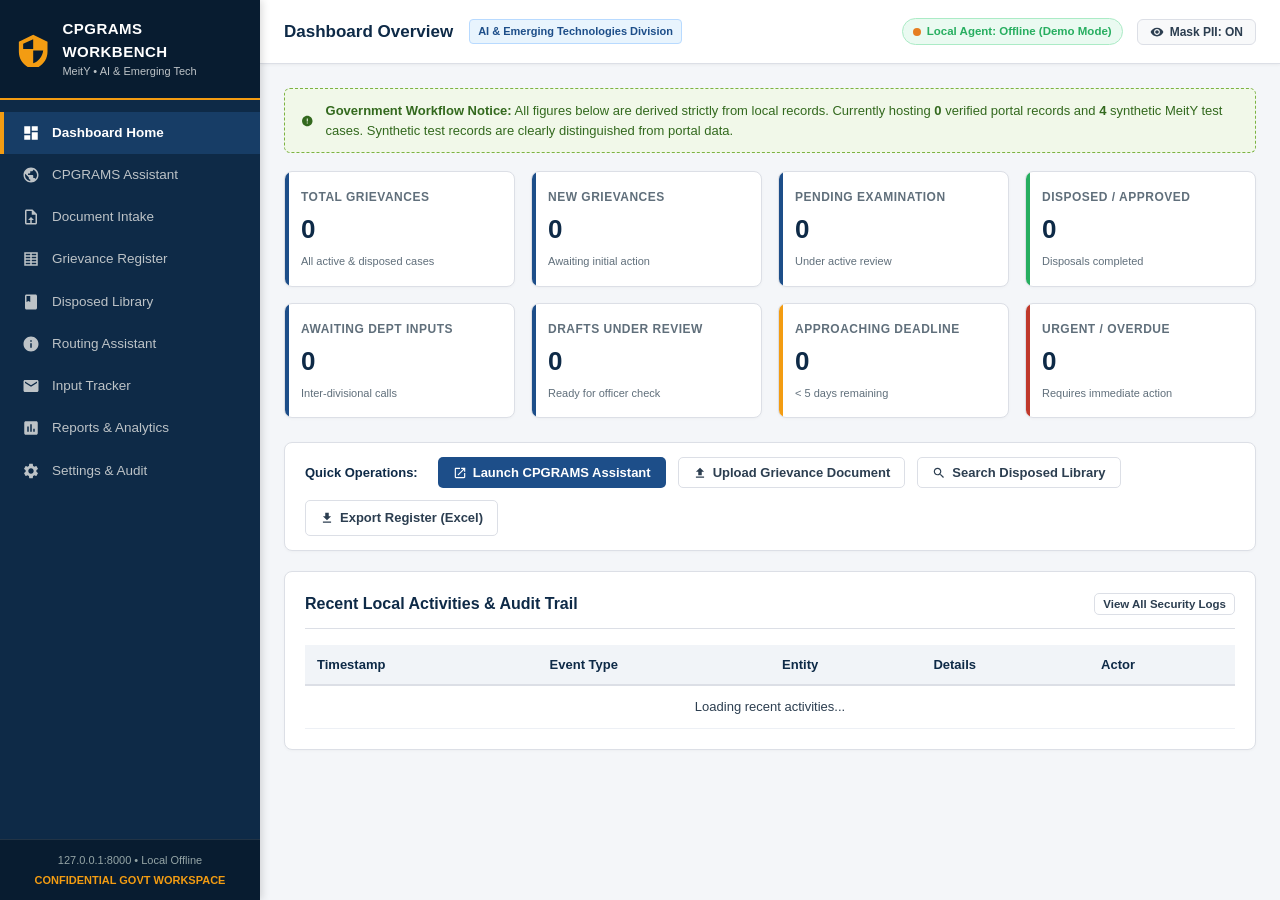
==== commit f605810c: "feat: Implement 9-stage authorized disposal workflow, live portal DOM verification, and secure hybri" ====
--- a/index.html
+++ b/index.html
@@ -74,9 +74,9 @@
           <span class="badge-division">AI & Emerging Technologies Division</span>
         </div>
         <div class="top-header-right">
-          <div class="security-pill">
-            <span class="security-pill-dot"></span>
-            <span>Local Offline Mode</span>
+          <div id="bridge-status-pill" class="security-pill" style="cursor: pointer;" onclick="App.openBridgeModal()" title="Click to view Local Integration Agent pairing status">
+            <span id="bridge-pill-dot" class="security-pill-dot"></span>
+            <span id="bridge-pill-text">Local Agent: Checking...</span>
           </div>
           <button id="pii-toggle-btn" class="pii-toggle-btn" title="Toggle Privacy Masking for Applicant Names & Contacts">
             <svg viewBox="0 0 24 24" width="14" height="14" fill="currentColor"><path d="M12 4.5C7 4.5 2.73 7.61 1 12c1.73 4.39 6 7.5 11 7.5s9.27-3.11 11-7.5c-1.73-4.39-6-7.5-11-7.5zM12 17c-2.76 0-5-2.24-5-5s2.24-5 5-5 5 2.24 5 5-2.24 5-5 5zm0-8c-1.66 0-3 1.34-3 3s1.34 3 3 3 3-1.34 3-3-1.34-3-3-3z"/></svg>
@@ -464,8 +464,8 @@
                     <th>Received</th>
                     <th>Applicant</th>
                     <th>Category</th>
-                    <th>Status</th>
-                    <th>Priority</th>
+                    <th>Portal Status</th>
+                    <th>Workflow State</th>
                     <th>Deadline Norm</th>
                     <th>Actions</th>
                   </tr>
@@ -509,6 +509,7 @@
                 </div>
               </div>
               <div style="display: flex; gap: 10px; align-items: center;">
+                <span id="case-header-workflow-badge"></span>
                 <span id="case-header-status-badge"></span>
                 <span id="case-header-deadline-badge"></span>
               </div>
@@ -516,7 +517,7 @@
           </div>
 
           <!-- Case Workspace Tabs -->
-          <div style="display: flex; gap: 6px; border-bottom: 2px solid var(--border-color); margin-bottom: 16px;">
+          <div style="display: flex; gap: 6px; border-bottom: 2px solid var(--border-color); margin-bottom: 16px; overflow-x: auto;">
             <button class="btn btn-outline case-tab active" data-tab="tab-case-narrative" onclick="CaseWorkspace.switchTab('tab-case-narrative')">
               1. Case Narrative & Details
             </button>
@@ -535,6 +536,9 @@
             <button class="btn btn-outline case-tab" data-tab="tab-case-history" onclick="CaseWorkspace.switchTab('tab-case-history')">
               6. Audit & Action History
             </button>
+            <button class="btn btn-outline case-tab" data-tab="tab-case-disposal" onclick="CaseWorkspace.switchTab('tab-case-disposal')">
+              7. Official Portal Disposal & Verification
+            </button>
           </div>
 
           <!-- TAB 1: Case Narrative -->
@@ -742,6 +746,104 @@
                   </thead>
                   <tbody id="case-audit-tbody"></tbody>
                 </table>
+              </div>
+            </div>
+          </div>
+
+          <!-- TAB 7: Official Portal Disposal & Verification (9-State Workflow) -->
+          <div id="tab-case-disposal" class="case-tab-content" style="display: none;">
+            <!-- 9-Stage Operational Workflow Visual Pipeline -->
+            <div class="card" style="margin-bottom: 16px;">
+              <div class="card-header">
+                <div class="card-title">CPGRAMS 9-Stage Operational Workflow Pipeline</div>
+                <span id="disposal-state-badge" class="badge badge-exam">Workflow State: Retrieved</span>
+              </div>
+              <div class="workflow-stepper">
+                <div class="step-item" id="step-retrieved"><span class="step-circle">1</span><span>Retrieved</span></div>
+                <div class="step-arrow">→</div>
+                <div class="step-item" id="step-analyzed"><span class="step-circle">2</span><span>Analyzed</span></div>
+                <div class="step-arrow">→</div>
+                <div class="step-item" id="step-drafted"><span class="step-circle">3</span><span>Draft Prepared</span></div>
+                <div class="step-arrow">→</div>
+                <div class="step-item" id="step-reviewing"><span class="step-circle">4</span><span>Under Review</span></div>
+                <div class="step-arrow">→</div>
+                <div class="step-item" id="step-approved"><span class="step-circle">5</span><span>Approved</span></div>
+                <div class="step-arrow">→</div>
+                <div class="step-item" id="step-submitting"><span class="step-circle">6</span><span>Submitting</span></div>
+                <div class="step-arrow">→</div>
+                <div class="step-item" id="step-confirmed"><span class="step-circle">7</span><span>Official Confirmed</span></div>
+              </div>
+            </div>
+
+            <!-- Pre-submission Verification Checklist & Staging Actions -->
+            <div style="display: grid; grid-template-columns: 1fr 1fr; gap: 16px;">
+              <!-- Left: Checklist -->
+              <div class="card">
+                <div class="card-header">
+                  <div class="card-title">Pre-Disposal Compliance Checklist</div>
+                  <button class="btn btn-outline" style="font-size: 11px; padding: 3px 6px;" onclick="DisposalManager.refreshChecklist()">Refresh Checks</button>
+                </div>
+                <div id="disposal-checklist-items" style="display: flex; flex-direction: column; gap: 8px;">
+                  <!-- Dynamic check items -->
+                </div>
+                <div class="alert-banner alert-warning" style="margin-top: 14px; font-size: 12px; padding: 8px 12px;">
+                  <strong>Strict MeitY Rule:</strong> A case is never marked as Disposed in the dashboard until verified by the official CPGRAMS portal DOM or confirmed with an official disposal receipt reference.
+                </div>
+              </div>
+
+              <!-- Right: Disposal Action Controls -->
+              <div class="card">
+                <div class="card-header">
+                  <div class="card-title">Authorized Disposal Action</div>
+                </div>
+                <div class="form-group">
+                  <label class="form-label">Disposal Category:</label>
+                  <select id="disposal-category-select" class="form-control">
+                    <option value="Closed with reply">Closed with reply (Official disposal with substantive reply)</option>
+                    <option value="Transferred to other Ministry / Department">Transferred to other Ministry / Department</option>
+                    <option value="Sub-judice / Ineligible Matter">Sub-judice / Outside Scope of CPGRAMS</option>
+                    <option value="Interim Reply / Substantive Action in Progress">Interim Reply / Substantive Action in Progress</option>
+                  </select>
+                </div>
+                <div class="form-group">
+                  <label class="form-label">Disposal Remarks / Action Summary:</label>
+                  <textarea id="disposal-remarks-input" class="form-control" style="min-height: 70px; font-size: 13px;" placeholder="Enter official disposal remarks or notes for audit trail..."></textarea>
+                </div>
+
+                <div style="display: flex; flex-direction: column; gap: 8px; margin-top: 12px;">
+                  <button id="btn-initiate-disposal" class="btn btn-primary" style="width: 100%; justify-content: center; font-weight: 700; background: #27ae60;" onclick="DisposalManager.openDualConfirmModal()">
+                    🚀 Initiate Verified Portal Disposal
+                  </button>
+                  <div style="display: flex; gap: 8px;">
+                    <button class="btn btn-outline" style="flex: 1; font-size: 11.5px; padding: 6px 4px;" onclick="DisposalManager.verifyPortalStatus()">
+                      🔍 Check Portal Status
+                    </button>
+                    <button class="btn btn-outline" style="flex: 1; font-size: 11.5px; padding: 6px 4px;" onclick="DisposalManager.openManualVerifyModal()">
+                      📝 Manual Audit Verify
+                    </button>
+                    <button class="btn btn-outline" style="font-size: 11.5px; padding: 6px 4px; color: #c0392b;" onclick="DisposalManager.abortStaging()">
+                      Cancel Staging
+                    </button>
+                  </div>
+                </div>
+              </div>
+            </div>
+
+            <!-- Portal Verification Details Card -->
+            <div id="disposal-receipt-card" class="card" style="margin-top: 16px; display: none;">
+              <div class="card-header" style="background: #e8f8f5; border-bottom: 1px solid #a3e4d7;">
+                <div class="card-title" style="color: #0e6251;">🛡️ Official CPGRAMS Disposal Verification Receipt</div>
+                <span class="badge badge-approved">Official Record Updated</span>
+              </div>
+              <div style="display: grid; grid-template-columns: repeat(auto-fit, minmax(200px, 1fr)); gap: 12px; margin-bottom: 12px;">
+                <div><span style="font-size: 12px; color: var(--text-muted);">Registration No:</span><div id="receipt-reg-no" style="font-weight: 700;"></div></div>
+                <div><span style="font-size: 12px; color: var(--text-muted);">Portal Confirmation ID:</span><div id="receipt-conf-id" style="font-weight: 700; color: #16a085;"></div></div>
+                <div><span style="font-size: 12px; color: var(--text-muted);">Verification Timestamp:</span><div id="receipt-timestamp" style="font-weight: 700;"></div></div>
+                <div><span style="font-size: 12px; color: var(--text-muted);">Verification Method:</span><div id="receipt-method" style="font-weight: 700;"></div></div>
+              </div>
+              <div>
+                <span style="font-size: 12px; color: var(--text-muted);">Verified Reply Text Recorded on CPGRAMS:</span>
+                <div id="receipt-reply-text" style="background: #ffffff; padding: 10px; border: 1px solid #d1f2eb; border-radius: 4px; font-size: 13px; max-height: 150px; overflow-y: auto; white-space: pre-wrap; margin-top: 4px;"></div>
               </div>
             </div>
           </div>
@@ -1128,6 +1230,95 @@
     </div>
   </div>
 
+  <!-- Dual-Confirmation Disposal Modal -->
+  <div id="disposal-confirm-modal" class="modal-overlay">
+    <div class="modal-card" style="max-width: 650px;">
+      <div class="modal-header" style="background: #1b2a47; color: white;">
+        <div class="card-title" style="color: white;">CONFIRM AUTHORIZED CPGRAMS DISPOSAL ACTION</div>
+        <button class="modal-close" style="color: white;" onclick="DisposalManager.closeDualConfirmModal()">✕</button>
+      </div>
+      <div style="padding: 16px 20px;">
+        <div class="alert-banner alert-warning" style="margin-bottom: 14px;">
+          <div>
+            <strong>IMPORTANT NOTICE:</strong> You are about to initiate an official disposal action for case <strong id="modal-confirm-reg"></strong>. 
+            This action will stage the approved reply directly into your official CPGRAMS session.
+          </div>
+        </div>
+        <div style="margin-bottom: 12px;">
+          <label class="form-label">Approved Reply Preview (Text being submitted):</label>
+          <div id="modal-confirm-reply-preview" style="max-height: 180px; overflow-y: auto; background: #f8fafc; padding: 10px; border: 1px solid var(--border-color); font-size: 12.5px; white-space: pre-wrap; border-radius: 4px;"></div>
+        </div>
+        <div style="margin-bottom: 16px; background: #fdfefe; border: 1px solid #ebedef; padding: 10px; border-radius: 4px; font-size: 12px;">
+          <label style="display: flex; gap: 8px; align-items: flex-start; cursor: pointer;">
+            <input type="checkbox" id="modal-confirm-ack" style="margin-top: 2px;">
+            <span>I confirm that I have verified the case facts, the draft has been approved by the competent authority in MeitY, and the reply conforms to Government of India guidelines. I authorize initiating this action.</span>
+          </label>
+        </div>
+        <div style="display: flex; justify-content: flex-end; gap: 10px;">
+          <button class="btn btn-outline" onclick="DisposalManager.closeDualConfirmModal()">Cancel</button>
+          <button id="modal-confirm-submit-btn" class="btn btn-primary" style="background: #27ae60;" onclick="DisposalManager.executeInitiation()">Authorize & Stage Disposal</button>
+        </div>
+      </div>
+    </div>
+  </div>
+
+  <!-- Manual Audit Verification Modal -->
+  <div id="disposal-manual-modal" class="modal-overlay">
+    <div class="modal-card" style="max-width: 500px;">
+      <div class="modal-header">
+        <div class="card-title">Manual Officer Audit Verification</div>
+        <button class="modal-close" onclick="DisposalManager.closeManualVerifyModal()">✕</button>
+      </div>
+      <div style="padding: 16px 20px;">
+        <p style="font-size: 12.5px; color: var(--text-muted); margin-bottom: 12px;">
+          If you have completed the disposal directly in your open CPGRAMS browser window, record the official portal transaction/receipt reference below to verify and finalize the case in your register.
+        </p>
+        <div class="form-group">
+          <label class="form-label">CPGRAMS Confirmation Reference / Receipt No: *</label>
+          <input type="text" id="manual-verify-conf-id" class="form-control" placeholder="e.g. CPGRAMS-DISP-2026-98124 or Order Ref">
+        </div>
+        <div class="form-group">
+          <label class="form-label">Officer Audit Notes / Remarks:</label>
+          <textarea id="manual-verify-notes" class="form-control" style="min-height: 60px;" placeholder="Optional remarks on portal submission..."></textarea>
+        </div>
+        <div style="display: flex; justify-content: flex-end; gap: 10px; margin-top: 16px;">
+          <button class="btn btn-outline" onclick="DisposalManager.closeManualVerifyModal()">Cancel</button>
+          <button class="btn btn-primary" onclick="DisposalManager.submitManualVerification()">Confirm Verification Audit</button>
+        </div>
+      </div>
+    </div>
+  </div>
+
+  <!-- Local Agent Bridge Modal -->
+  <div id="bridge-modal" class="modal-overlay">
+    <div class="modal-card" style="max-width: 520px;">
+      <div class="modal-header">
+        <div class="card-title">Local Integration Agent Pairing</div>
+        <button class="modal-close" onclick="App.closeBridgeModal()">✕</button>
+      </div>
+      <div style="padding: 16px 20px;">
+        <div style="display: flex; align-items: center; gap: 12px; margin-bottom: 14px; padding: 12px; background: #f8fafc; border-radius: 6px;">
+          <div id="bridge-modal-status-dot" style="width: 14px; height: 14px; border-radius: 50%; background: #27ae60;"></div>
+          <div>
+            <div id="bridge-modal-status-title" style="font-weight: 700; font-size: 14px;">Connected to Local Agent</div>
+            <div id="bridge-modal-status-desc" style="font-size: 12px; color: var(--text-muted);">http://127.0.0.1:8000</div>
+          </div>
+        </div>
+        <p style="font-size: 12.5px; line-height: 1.5; color: var(--text-muted); margin-bottom: 12px;">
+          The CPGRAMS Personal Workbench uses a secure local bridge. When using this dashboard on GitHub Pages, the browser communicates strictly with your local workstation (<code>127.0.0.1:8000</code>). No sensitive grievance text or credentials ever leave your machine.
+        </p>
+        <div class="form-group">
+          <label class="form-label">Local Agent Bridge Token (Pairing Key):</label>
+          <input type="text" id="bridge-token-input" class="form-control" placeholder="Enter your local agent token...">
+        </div>
+        <div style="display: flex; justify-content: space-between; align-items: center; margin-top: 14px;">
+          <button class="btn btn-outline" onclick="App.testBridgeConnection()">Re-test Local Connection</button>
+          <button class="btn btn-primary" onclick="App.saveBridgeToken()">Save Pairing Key</button>
+        </div>
+      </div>
+    </div>
+  </div>
+
   <!-- Load Application Scripts -->
   <script src="js/mock_data.js"></script>
   <script src="js/app.js"></script>
@@ -1136,6 +1327,7 @@
   <script src="js/register.js"></script>
   <script src="js/precedents.js"></script>
   <script src="js/drafting.js"></script>
+  <script src="js/disposal.js"></script>
   <script src="js/correspondence.js"></script>
   <script src="js/reports.js"></script>
   <script src="js/settings.js"></script>
--- a/css/style.css
+++ b/css/style.css
@@ -589,3 +589,98 @@
   background-color: #f8d7da;
   color: #721c24;
 }
+
+/* 9-Stage Workflow Stepper */
+.workflow-stepper {
+  display: flex;
+  align-items: center;
+  justify-content: space-between;
+  background: #f8fafc;
+  padding: 12px 16px;
+  border-radius: 6px;
+  border: 1px solid var(--border-color);
+  overflow-x: auto;
+  gap: 6px;
+}
+
+.step-item {
+  display: flex;
+  align-items: center;
+  gap: 6px;
+  font-size: 11.5px;
+  color: var(--text-muted);
+  white-space: nowrap;
+}
+
+.step-circle {
+  width: 20px;
+  height: 20px;
+  border-radius: 50%;
+  background: #e2e8f0;
+  color: #475569;
+  font-size: 10.5px;
+  font-weight: 700;
+  display: flex;
+  align-items: center;
+  justify-content: center;
+}
+
+.step-item.active {
+  color: var(--meity-navy);
+  font-weight: 700;
+}
+
+.step-item.active .step-circle {
+  background: var(--meity-blue);
+  color: #ffffff;
+}
+
+.step-item.completed {
+  color: #27ae60;
+  font-weight: 600;
+}
+
+.step-item.completed .step-circle {
+  background: #27ae60;
+  color: #ffffff;
+}
+
+.step-item.alert {
+  color: #e67e22;
+  font-weight: 700;
+}
+
+.step-item.alert .step-circle {
+  background: #e67e22;
+  color: #ffffff;
+}
+
+.step-arrow {
+  color: #cbd5e1;
+  font-size: 12px;
+}
+
+/* Pre-disposal Checklist Item */
+.checklist-item {
+  display: flex;
+  align-items: center;
+  gap: 10px;
+  font-size: 12.5px;
+  padding: 8px 12px;
+  background: #ffffff;
+  border: 1px solid var(--border-color);
+  border-radius: 4px;
+}
+
+.checklist-icon {
+  font-size: 13px;
+  font-weight: bold;
+}
+
+.checklist-icon.pass {
+  color: #27ae60;
+}
+
+.checklist-icon.fail {
+  color: #e74c3c;
+}
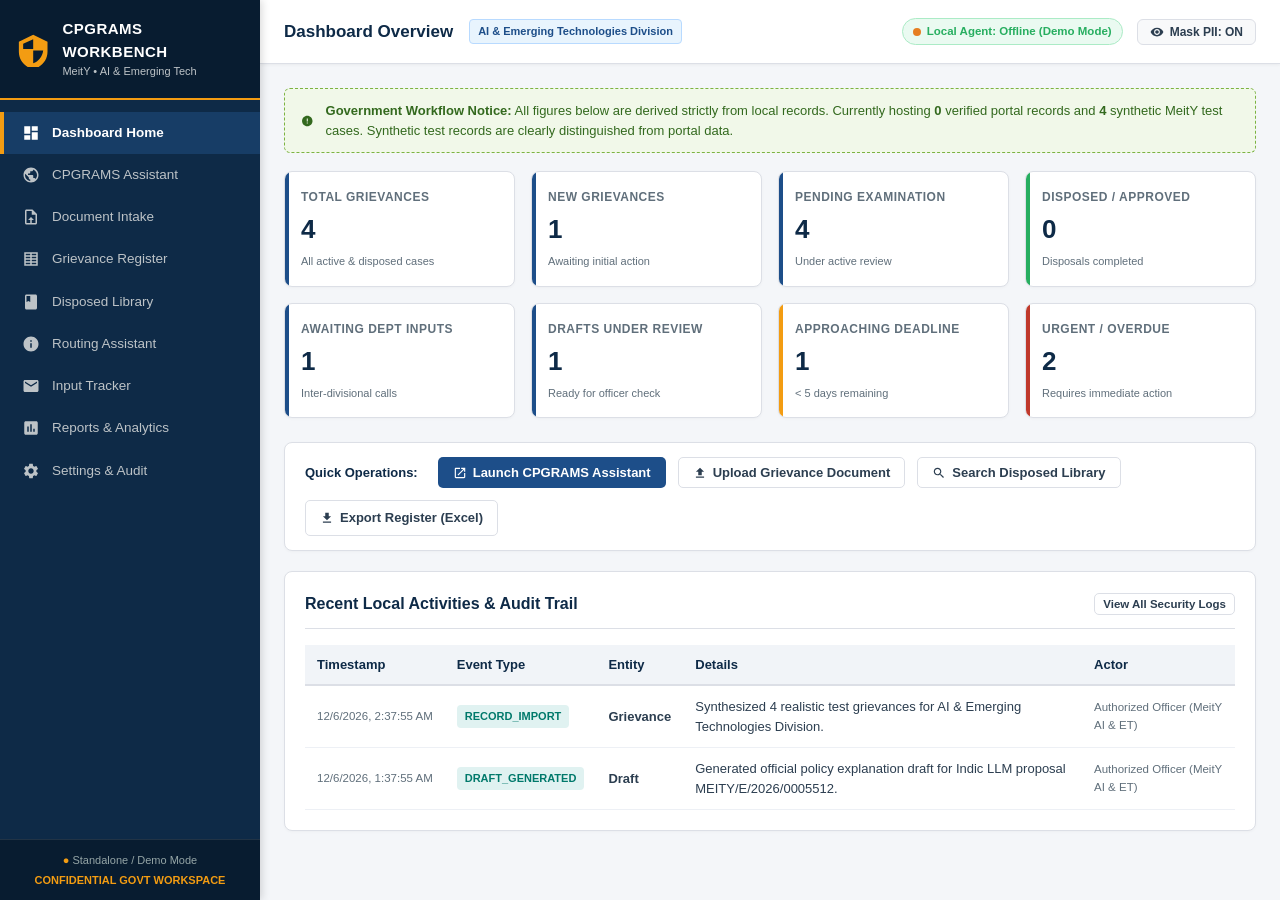
==== commit f40b5ae8: "fix: Resolve register & precedents syntax errors, add PNA headers, and dynamic agent status display" ====
--- a/index.html
+++ b/index.html
@@ -60,7 +60,7 @@
       </ul>
 
       <div class="sidebar-footer">
-        <div>127.0.0.1:8000 • Local Offline</div>
+        <div id="sidebar-status-text"><span style="color: #f39c12;">●</span> Standalone / Demo Mode</div>
         <div style="margin-top: 3px; font-weight: 600; color: #f39c12;">CONFIDENTIAL GOVT WORKSPACE</div>
       </div>
     </aside>
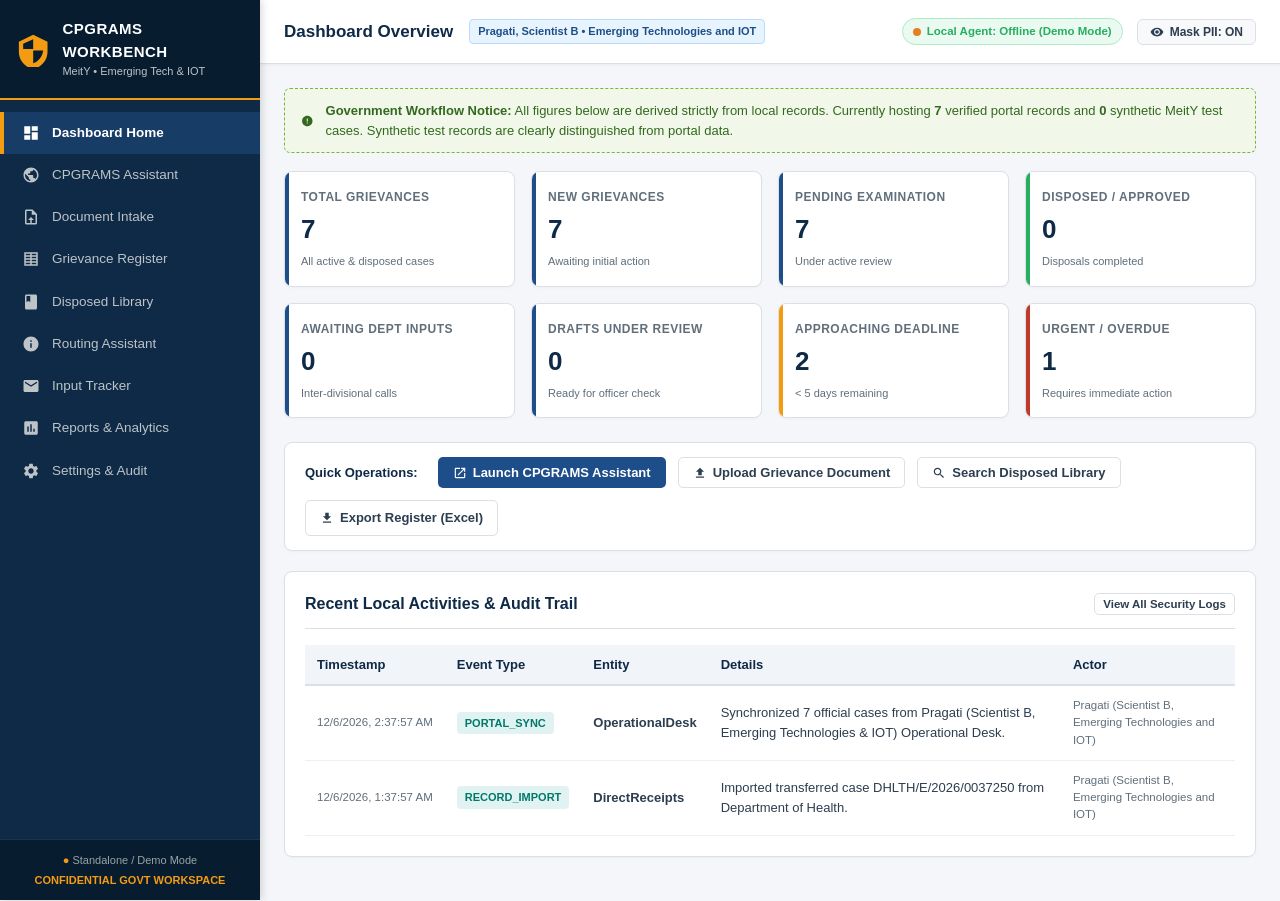
==== commit aa95cec1: "feat: Synchronize 7 live official grievances from Pragati (Scientist B, Emerging Technologies & IOT)" ====
--- a/index.html
+++ b/index.html
@@ -16,7 +16,7 @@
         </svg>
         <div class="sidebar-header-text">
           <h1>CPGRAMS WORKBENCH</h1>
-          <p>MeitY • AI & Emerging Tech</p>
+          <p>MeitY • Emerging Tech & IOT</p>
         </div>
       </div>
 
@@ -71,7 +71,7 @@
       <header class="top-header">
         <div class="top-header-left">
           <h2 id="current-view-title">Dashboard Overview</h2>
-          <span class="badge-division">AI & Emerging Technologies Division</span>
+          <span class="badge-division">Pragati, Scientist B • Emerging Technologies and IOT</span>
         </div>
         <div class="top-header-right">
           <div id="bridge-status-pill" class="security-pill" style="cursor: pointer;" onclick="App.openBridgeModal()" title="Click to view Local Integration Agent pairing status">
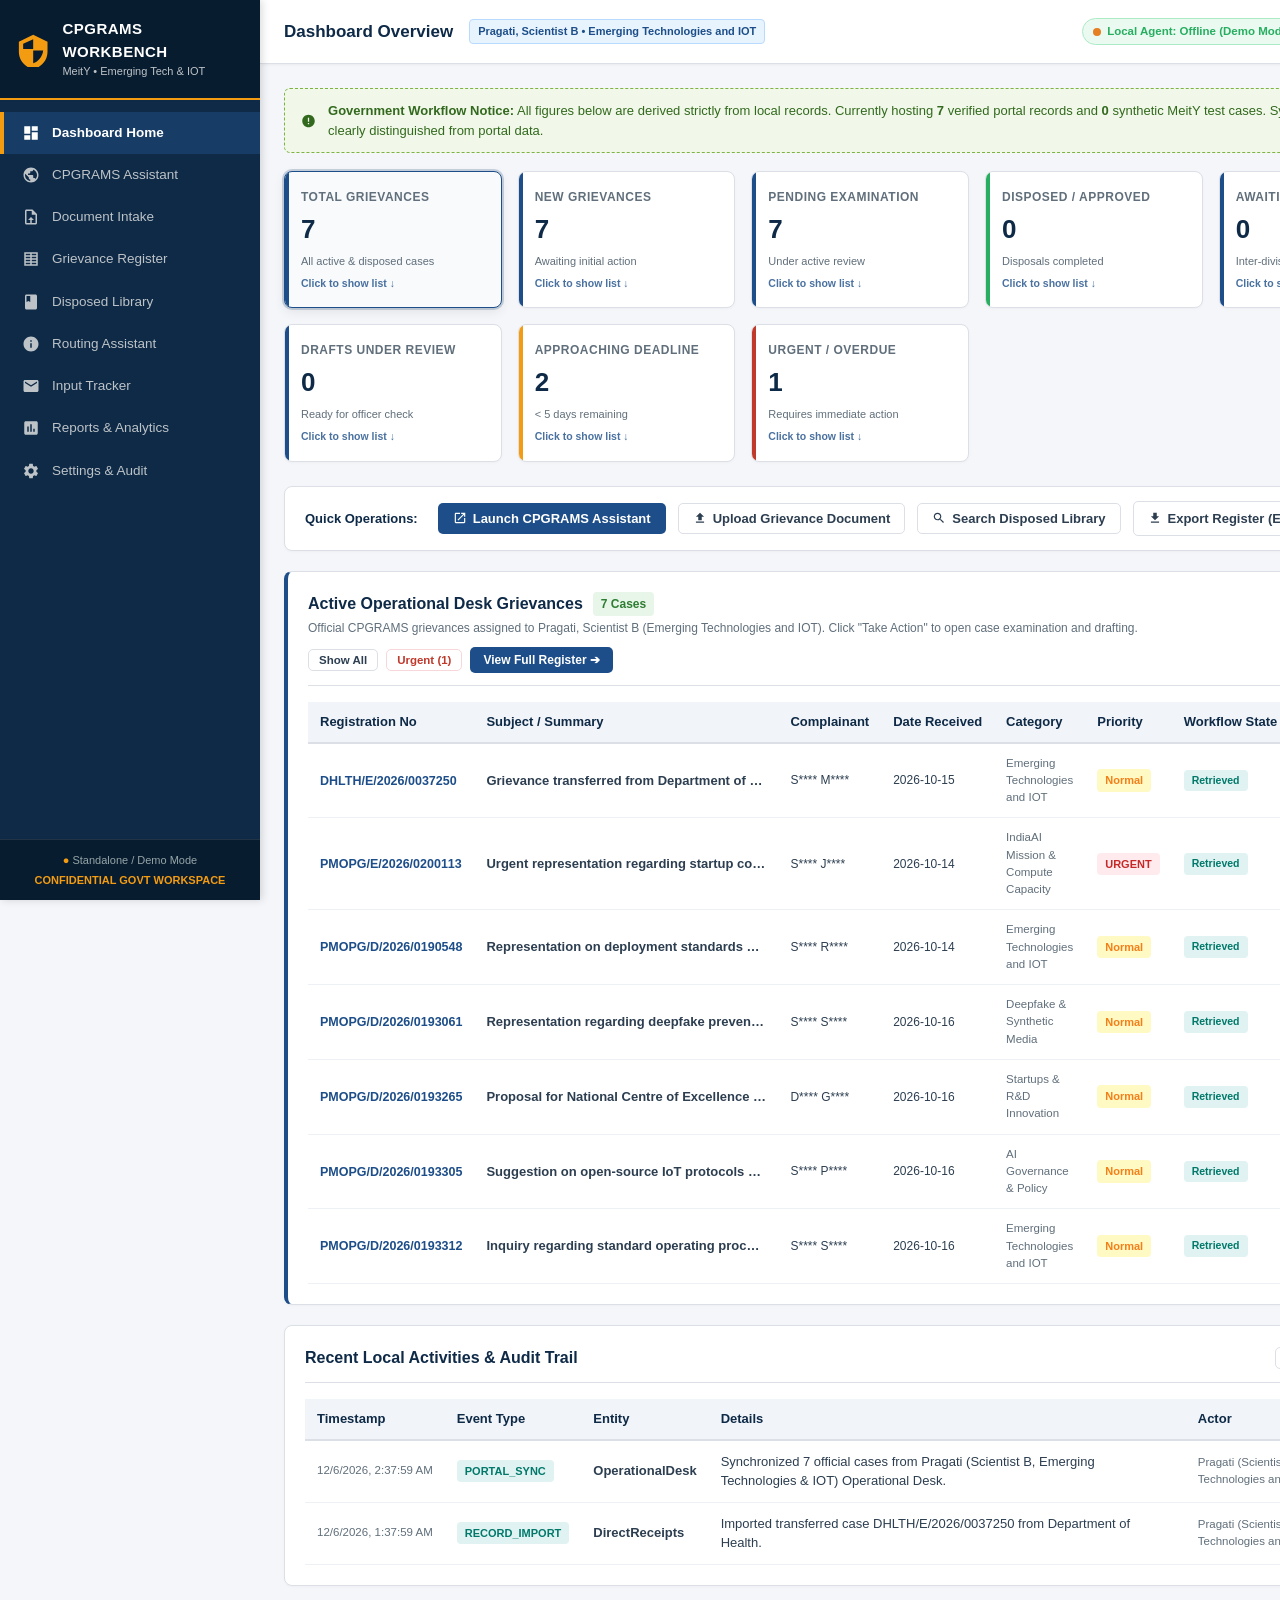
==== commit 300de09d: "feat: Add interactive click-to-filter stat cards and direct Take Action grievance list on Dashboard " ====
--- a/index.html
+++ b/index.html
@@ -102,47 +102,55 @@
             </div>
           </div>
 
-          <!-- Stats Grid -->
+          <!-- Stats Grid with Click-to-Filter Action -->
           <div class="stats-grid">
-            <div class="stat-card">
+            <div class="stat-card active-filter" id="card-filter-all" onclick="App.filterDashboardList('all')" title="Click to show all active grievances">
               <div class="stat-label">Total Grievances</div>
               <div class="stat-value" id="stat-total">0</div>
               <div class="stat-subtitle">All active & disposed cases</div>
-            </div>
-            <div class="stat-card">
+              <div class="click-hint">Click to show list ↓</div>
+            </div>
+            <div class="stat-card" id="card-filter-new" onclick="App.filterDashboardList('new')" title="Click to show new grievances">
               <div class="stat-label">New Grievances</div>
               <div class="stat-value" id="stat-new">0</div>
               <div class="stat-subtitle">Awaiting initial action</div>
-            </div>
-            <div class="stat-card">
+              <div class="click-hint">Click to show list ↓</div>
+            </div>
+            <div class="stat-card" id="card-filter-pending" onclick="App.filterDashboardList('pending')" title="Click to show pending grievances">
               <div class="stat-label">Pending Examination</div>
               <div class="stat-value" id="stat-pending">0</div>
               <div class="stat-subtitle">Under active review</div>
-            </div>
-            <div class="stat-card disposed">
+              <div class="click-hint">Click to show list ↓</div>
+            </div>
+            <div class="stat-card disposed" id="card-filter-disposed" onclick="App.filterDashboardList('disposed')" title="Click to show disposed cases">
               <div class="stat-label">Disposed / Approved</div>
               <div class="stat-value" id="stat-disposed">0</div>
               <div class="stat-subtitle">Disposals completed</div>
-            </div>
-            <div class="stat-card">
+              <div class="click-hint">Click to show list ↓</div>
+            </div>
+            <div class="stat-card" id="card-filter-inputs" onclick="App.filterDashboardList('inputs')" title="Click to show cases awaiting departmental inputs">
               <div class="stat-label">Awaiting Dept Inputs</div>
               <div class="stat-value" id="stat-inputs">0</div>
               <div class="stat-subtitle">Inter-divisional calls</div>
-            </div>
-            <div class="stat-card">
+              <div class="click-hint">Click to show list ↓</div>
+            </div>
+            <div class="stat-card" id="card-filter-drafts" onclick="App.filterDashboardList('drafts')" title="Click to show drafts awaiting review">
               <div class="stat-label">Drafts Under Review</div>
               <div class="stat-value" id="stat-drafts">0</div>
               <div class="stat-subtitle">Ready for officer check</div>
-            </div>
-            <div class="stat-card approaching">
+              <div class="click-hint">Click to show list ↓</div>
+            </div>
+            <div class="stat-card approaching" id="card-filter-approaching" onclick="App.filterDashboardList('approaching')" title="Click to show cases with approaching deadlines">
               <div class="stat-label">Approaching Deadline</div>
               <div class="stat-value" id="stat-approaching">0</div>
               <div class="stat-subtitle">&lt; 5 days remaining</div>
-            </div>
-            <div class="stat-card urgent">
+              <div class="click-hint">Click to show list ↓</div>
+            </div>
+            <div class="stat-card urgent" id="card-filter-urgent" onclick="App.filterDashboardList('urgent')" title="Click to show urgent cases">
               <div class="stat-label">Urgent / Overdue</div>
               <div class="stat-value" id="stat-urgent">0</div>
               <div class="stat-subtitle">Requires immediate action</div>
+              <div class="click-hint">Click to show list ↓</div>
             </div>
           </div>
 
@@ -166,6 +174,46 @@
                 <svg viewBox="0 0 24 24" width="14" height="14" fill="currentColor"><path d="M19 9h-4V3H9v6H5l7 7 7-7zM5 18v2h14v-2H5z"/></svg>
                 Export Register (Excel)
               </a>
+            </div>
+          </div>
+
+          <!-- Interactive Operational Desk Grievances Section -->
+          <div id="dash-grievances-card" class="card" style="border-left: 4px solid var(--meity-blue);">
+            <div class="card-header" style="flex-wrap: wrap; gap: 10px;">
+              <div>
+                <div class="card-title" id="dash-list-heading" style="display: flex; align-items: center; gap: 10px;">
+                  <span>Active Operational Desk Grievances</span>
+                  <span id="dash-list-badge" class="badge badge-approved" style="font-size: 12px;">7 Cases</span>
+                </div>
+                <div style="font-size: 12px; color: var(--text-muted); margin-top: 3px;">
+                  Official CPGRAMS grievances assigned to Pragati, Scientist B (Emerging Technologies and IOT). Click "Take Action" to open case examination and drafting.
+                </div>
+              </div>
+              <div style="display: flex; gap: 8px; align-items: center; flex-wrap: wrap;">
+                <button class="btn btn-outline" style="font-size: 11.5px; padding: 4px 10px;" onclick="App.filterDashboardList('all')">Show All</button>
+                <button class="btn btn-outline" style="font-size: 11.5px; padding: 4px 10px; color: var(--meity-red); border-color: #f8d7da;" onclick="App.filterDashboardList('urgent')">Urgent (1)</button>
+                <button class="btn btn-primary" style="font-size: 12px; padding: 5px 12px;" onclick="App.switchView('register')">View Full Register ➔</button>
+              </div>
+            </div>
+
+            <div class="table-responsive">
+              <table class="data-table">
+                <thead>
+                  <tr>
+                    <th>Registration No</th>
+                    <th>Subject / Summary</th>
+                    <th>Complainant</th>
+                    <th>Date Received</th>
+                    <th>Category</th>
+                    <th>Priority</th>
+                    <th>Workflow State</th>
+                    <th>Action</th>
+                  </tr>
+                </thead>
+                <tbody id="dash-grievances-tbody">
+                  <tr><td colspan="8" style="text-align:center;">Loading operational grievances...</td></tr>
+                </tbody>
+              </table>
             </div>
           </div>
 
--- a/css/style.css
+++ b/css/style.css
@@ -282,6 +282,21 @@
   position: relative;
   overflow: hidden;
   box-shadow: 0 1px 3px rgba(0,0,0,0.03);
+  cursor: pointer;
+  transition: all 0.2s cubic-bezier(0.4, 0, 0.2, 1);
+  user-select: none;
+}
+
+.stat-card:hover {
+  transform: translateY(-3px);
+  box-shadow: 0 6px 16px rgba(0,0,0,0.08);
+  border-color: #cbd5e1;
+}
+
+.stat-card.active-filter {
+  border-color: var(--meity-blue);
+  box-shadow: 0 0 0 2px rgba(18, 59, 107, 0.2), 0 4px 12px rgba(0,0,0,0.08);
+  background-color: #f8fafc;
 }
 
 .stat-card::before {
@@ -297,6 +312,22 @@
 .stat-card.urgent::before { background-color: var(--meity-red); }
 .stat-card.approaching::before { background-color: var(--meity-saffron); }
 .stat-card.disposed::before { background-color: var(--meity-green); }
+
+.stat-card .click-hint {
+  font-size: 10.5px;
+  color: var(--meity-blue);
+  font-weight: 600;
+  margin-top: 6px;
+  display: flex;
+  align-items: center;
+  gap: 4px;
+  opacity: 0.8;
+}
+
+.stat-card:hover .click-hint {
+  opacity: 1;
+  text-decoration: underline;
+}
 
 .stat-label {
   font-size: 12px;
